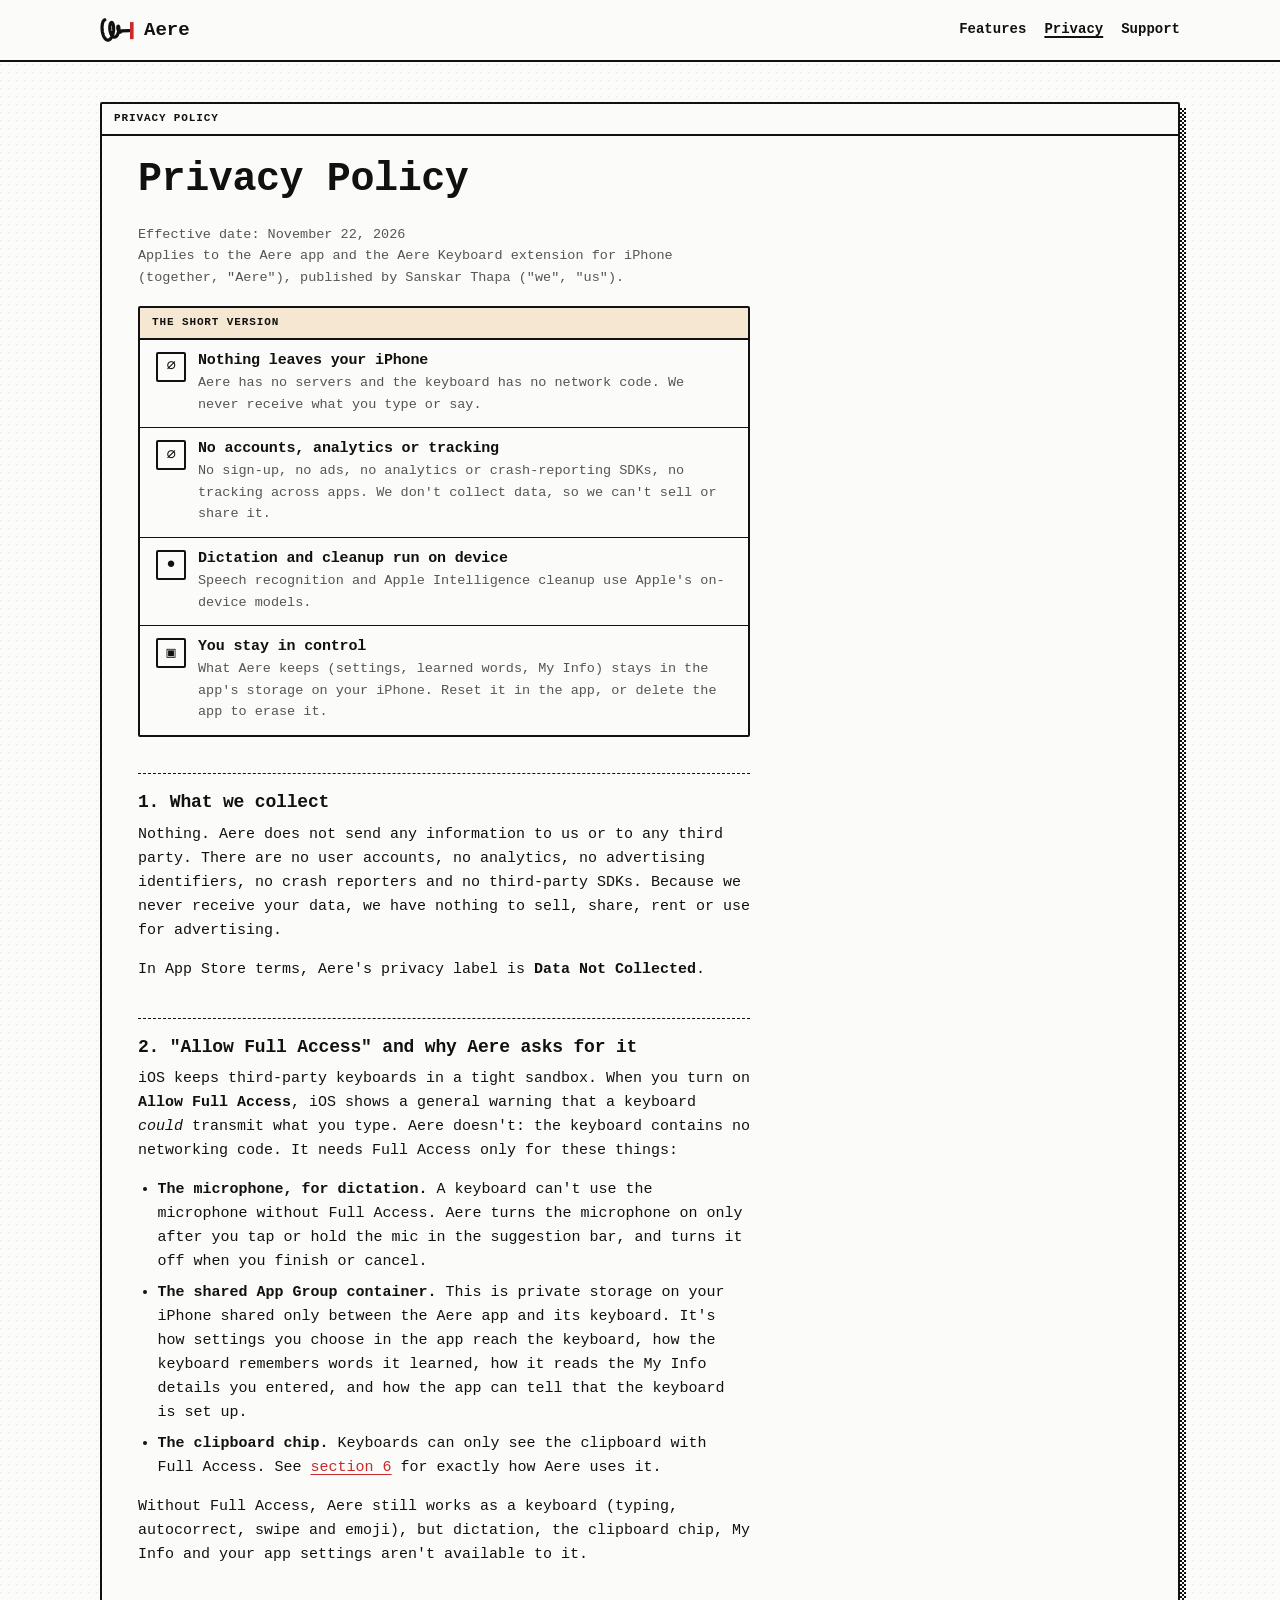
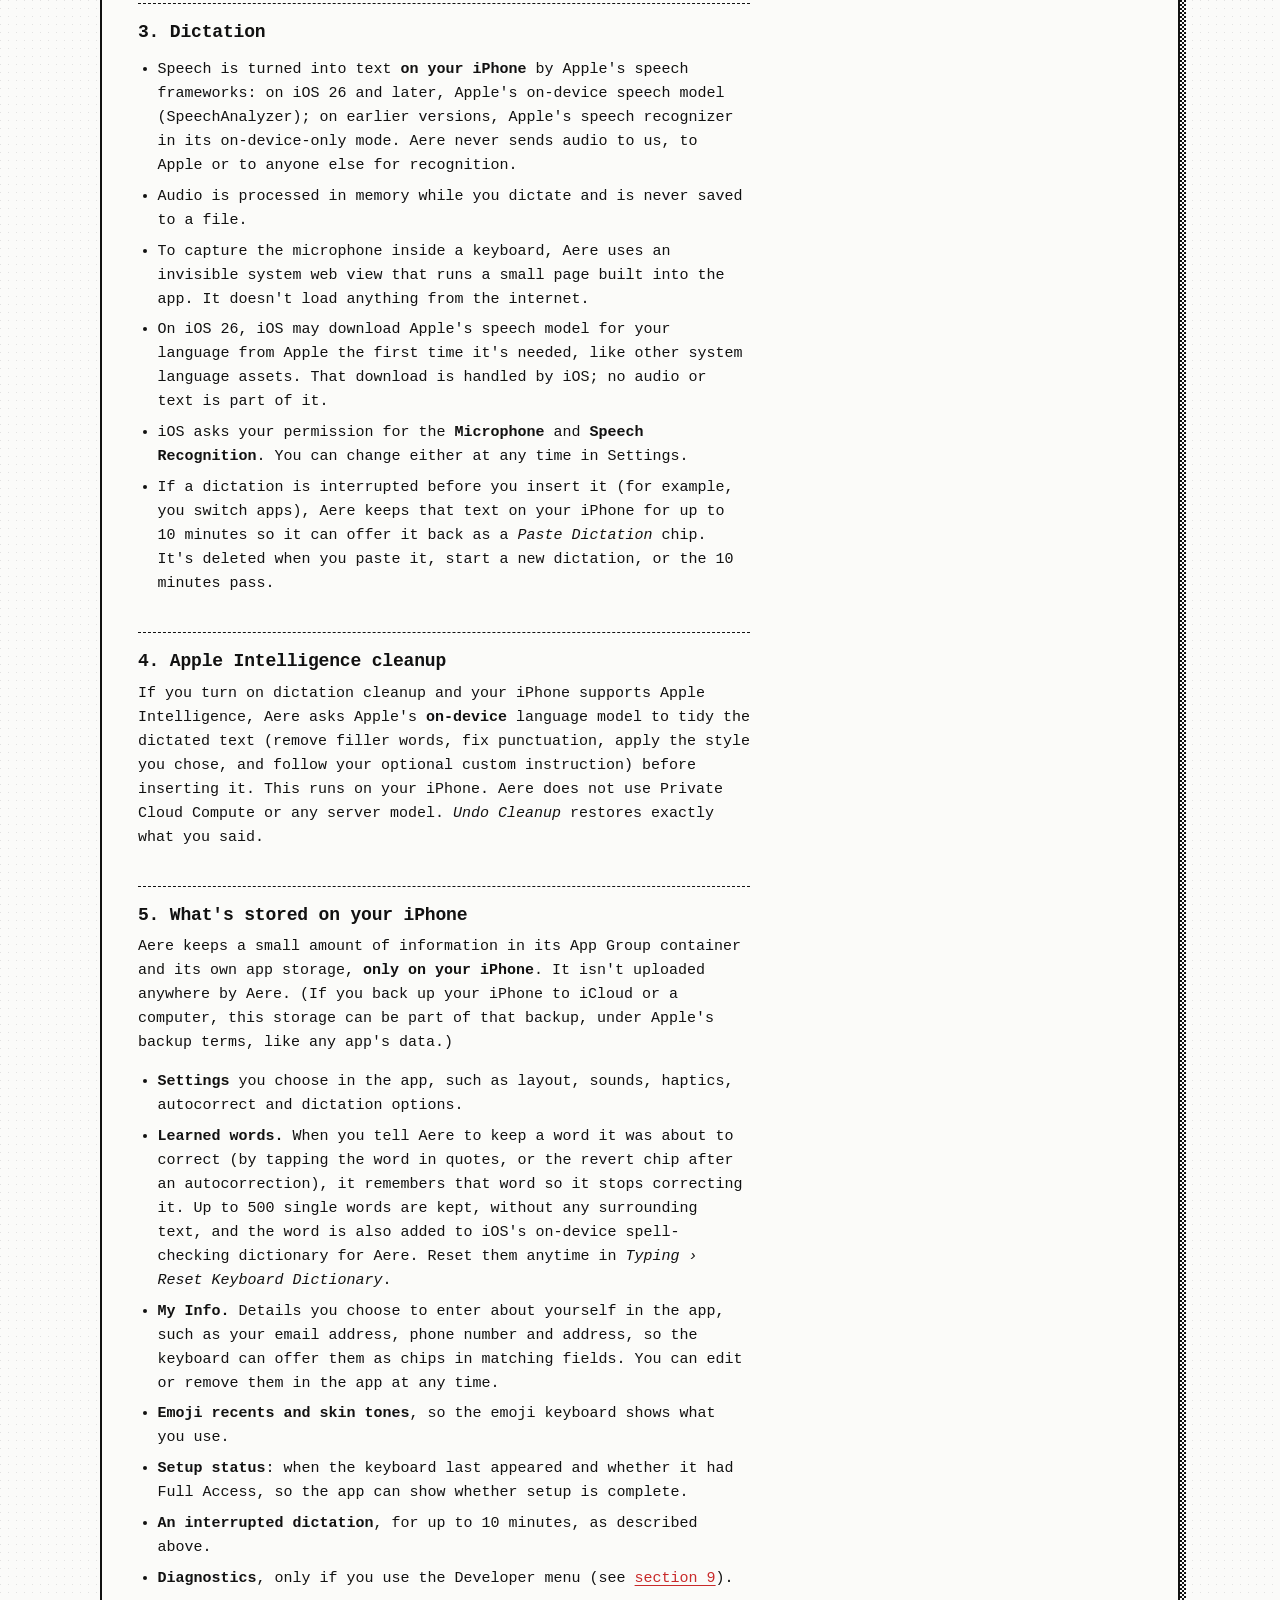
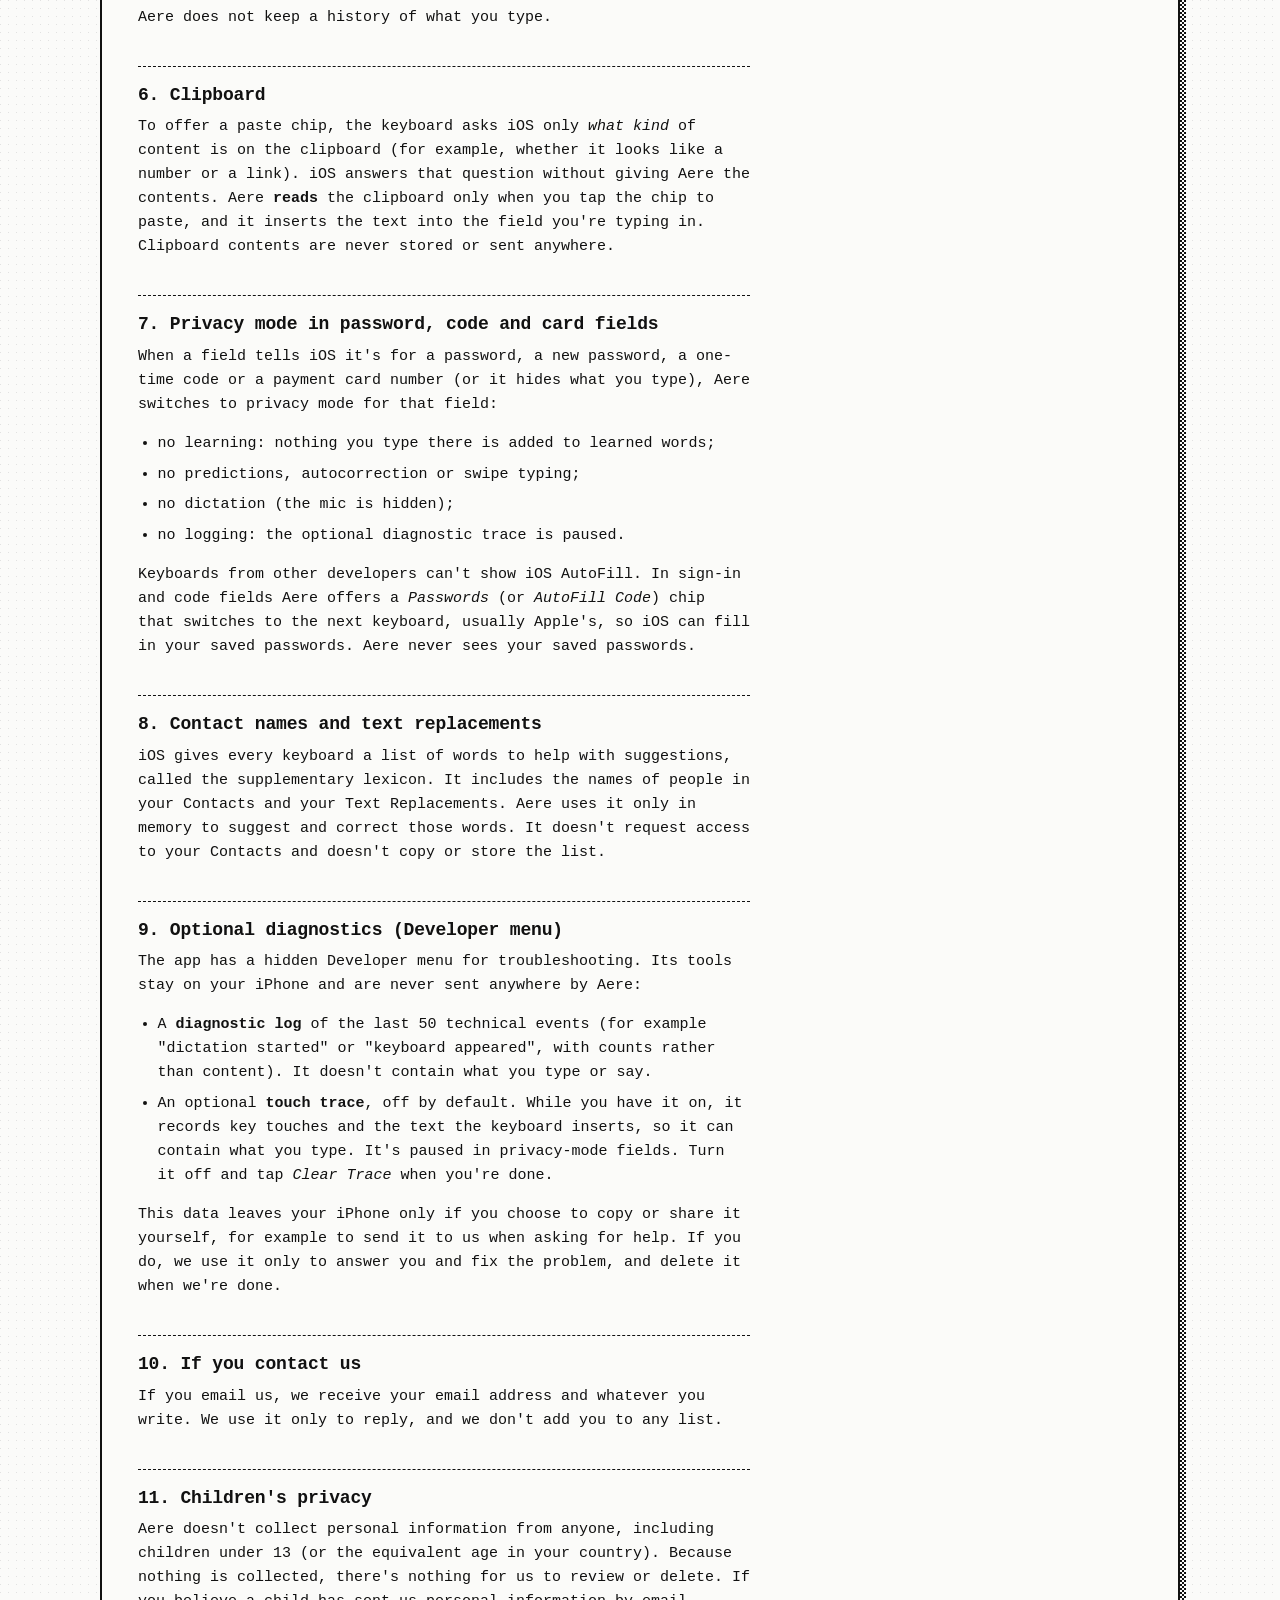
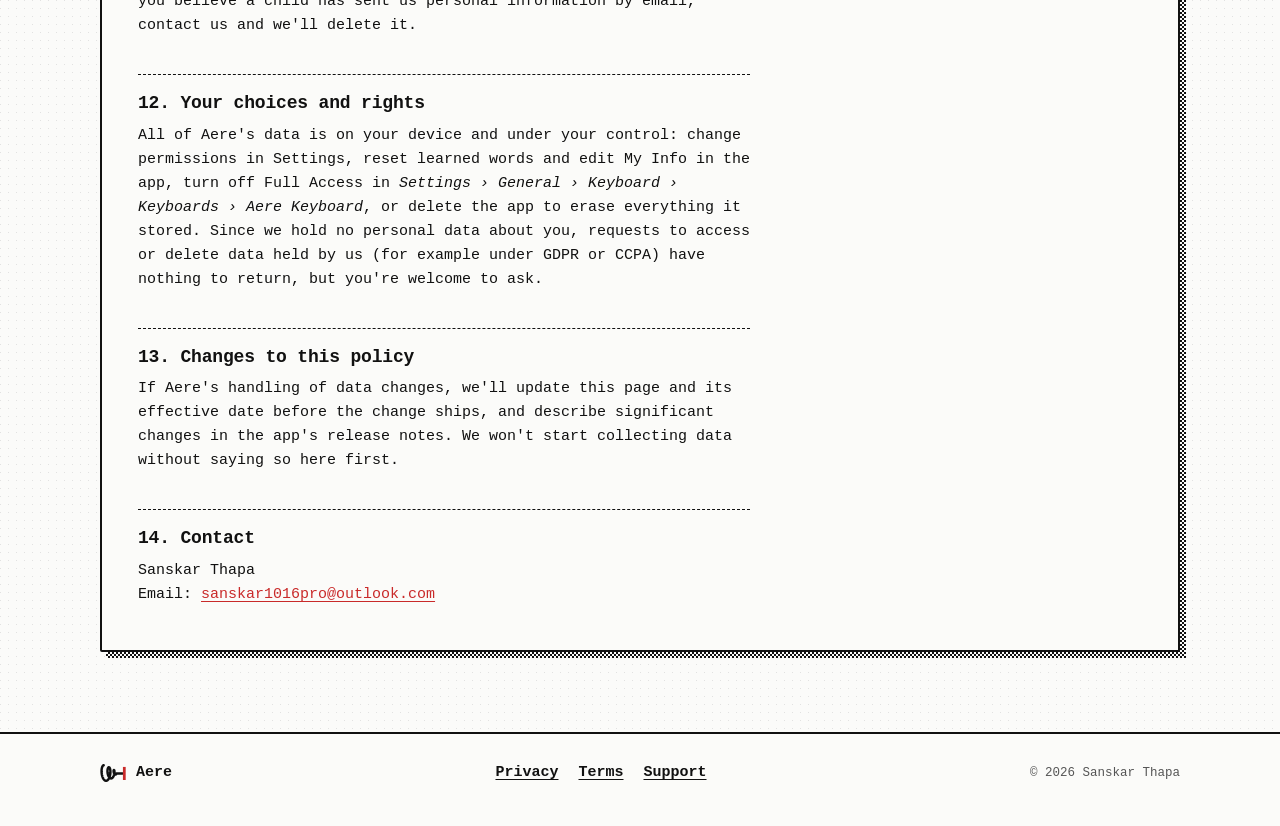
==== privacy.html @ fa25bbb8 "Publish Aere website" ====
<!doctype html>
<html lang="en">
<head>
  <meta charset="utf-8">
  <meta name="viewport" content="width=device-width, initial-scale=1">
  <title>Privacy Policy · Aere</title>
  <meta name="description" content="Aere's privacy policy. Aere works entirely on your iPhone: no servers, no accounts, no analytics.">
  <meta name="theme-color" content="#FBFBF9" media="(prefers-color-scheme: light)">
  <meta name="theme-color" content="#111111" media="(prefers-color-scheme: dark)">
  <link rel="icon" href="assets/favicon.svg" type="image/svg+xml">
  <link rel="icon" href="assets/favicon-32.png" sizes="32x32" type="image/png">
  <link rel="apple-touch-icon" href="assets/apple-touch-icon.png">
  <link rel="stylesheet" href="styles.css">
</head>
<body>
<a class="skip" href="#main">Skip to content</a>

<header class="site">
  <div class="wrap">
    <a class="brand" href="index.html"><img src="assets/mark.svg" alt="" width="34" height="34">Aere</a>
    <nav class="primary" aria-label="Primary">
      <ul>
        <li><a href="index.html#features">Features</a></li>
        <li><a href="privacy.html" aria-current="page">Privacy</a></li>
        <li><a href="support.html">Support</a></li>
      </ul>
    </nav>
  </div>
</header>

<main id="main" class="doc">
  <div class="wrap">
    <div class="card">
      <span class="label">Privacy policy</span>
      <div class="body">
        <article>
          <h1>Privacy Policy</h1>
          <p class="meta">Effective date: November 22, 2026<br>
          Applies to the Aere app and the Aere Keyboard extension for iPhone (together, "Aere"), published by Sanskar Thapa ("we", "us").</p>

          <div class="card summary">
            <span class="label band">The short version</span>
            <div class="row"><span class="tile" aria-hidden="true">&#x2300;</span><div><h3>Nothing leaves your iPhone</h3><p>Aere has no servers and the keyboard has no network code. We never receive what you type or say.</p></div></div>
            <div class="row"><span class="tile" aria-hidden="true">&#x2205;</span><div><h3>No accounts, analytics or tracking</h3><p>No sign-up, no ads, no analytics or crash-reporting SDKs, no tracking across apps. We don't collect data, so we can't sell or share it.</p></div></div>
            <div class="row"><span class="tile" aria-hidden="true">&#x25CF;</span><div><h3>Dictation and cleanup run on device</h3><p>Speech recognition and Apple Intelligence cleanup use Apple's on-device models.</p></div></div>
            <div class="row"><span class="tile" aria-hidden="true">&#x25A3;</span><div><h3>You stay in control</h3><p>What Aere keeps (settings, learned words, My Info) stays in the app's storage on your iPhone. Reset it in the app, or delete the app to erase it.</p></div></div>
          </div>

          <h2 id="collect">1. What we collect</h2>
          <p>Nothing. Aere does not send any information to us or to any third party. There are no user accounts, no analytics, no advertising identifiers, no crash reporters and no third-party SDKs. Because we never receive your data, we have nothing to sell, share, rent or use for advertising.</p>
          <p>In App Store terms, Aere's privacy label is <strong>Data Not Collected</strong>.</p>

          <h2 id="full-access">2. "Allow Full Access" and why Aere asks for it</h2>
          <p>iOS keeps third-party keyboards in a tight sandbox. When you turn on <strong>Allow Full Access</strong>, iOS shows a general warning that a keyboard <em>could</em> transmit what you type. Aere doesn't: the keyboard contains no networking code. It needs Full Access only for these things:</p>
          <ul>
            <li><strong>The microphone, for dictation.</strong> A keyboard can't use the microphone without Full Access. Aere turns the microphone on only after you tap or hold the mic in the suggestion bar, and turns it off when you finish or cancel.</li>
            <li><strong>The shared App Group container.</strong> This is private storage on your iPhone shared only between the Aere app and its keyboard. It's how settings you choose in the app reach the keyboard, how the keyboard remembers words it learned, how it reads the My Info details you entered, and how the app can tell that the keyboard is set up.</li>
            <li><strong>The clipboard chip.</strong> Keyboards can only see the clipboard with Full Access. See <a href="#clipboard">section 6</a> for exactly how Aere uses it.</li>
          </ul>
          <p>Without Full Access, Aere still works as a keyboard (typing, autocorrect, swipe and emoji), but dictation, the clipboard chip, My Info and your app settings aren't available to it.</p>

          <h2 id="dictation">3. Dictation</h2>
          <ul>
            <li>Speech is turned into text <strong>on your iPhone</strong> by Apple's speech frameworks: on iOS 26 and later, Apple's on-device speech model (SpeechAnalyzer); on earlier versions, Apple's speech recognizer in its on-device-only mode. Aere never sends audio to us, to Apple or to anyone else for recognition.</li>
            <li>Audio is processed in memory while you dictate and is never saved to a file.</li>
            <li>To capture the microphone inside a keyboard, Aere uses an invisible system web view that runs a small page built into the app. It doesn't load anything from the internet.</li>
            <li>On iOS 26, iOS may download Apple's speech model for your language from Apple the first time it's needed, like other system language assets. That download is handled by iOS; no audio or text is part of it.</li>
            <li>iOS asks your permission for the <strong>Microphone</strong> and <strong>Speech Recognition</strong>. You can change either at any time in Settings.</li>
            <li>If a dictation is interrupted before you insert it (for example, you switch apps), Aere keeps that text on your iPhone for up to 10 minutes so it can offer it back as a <em>Paste Dictation</em> chip. It's deleted when you paste it, start a new dictation, or the 10 minutes pass.</li>
          </ul>

          <h2 id="cleanup">4. Apple Intelligence cleanup</h2>
          <p>If you turn on dictation cleanup and your iPhone supports Apple Intelligence, Aere asks Apple's <strong>on-device</strong> language model to tidy the dictated text (remove filler words, fix punctuation, apply the style you chose, and follow your optional custom instruction) before inserting it. This runs on your iPhone. Aere does not use Private Cloud Compute or any server model. <em>Undo Cleanup</em> restores exactly what you said.</p>

          <h2 id="stored">5. What's stored on your iPhone</h2>
          <p>Aere keeps a small amount of information in its App Group container and its own app storage, <strong>only on your iPhone</strong>. It isn't uploaded anywhere by Aere. (If you back up your iPhone to iCloud or a computer, this storage can be part of that backup, under Apple's backup terms, like any app's data.)</p>
          <ul>
            <li><strong>Settings</strong> you choose in the app, such as layout, sounds, haptics, autocorrect and dictation options.</li>
            <li><strong>Learned words.</strong> When you tell Aere to keep a word it was about to correct (by tapping the word in quotes, or the revert chip after an autocorrection), it remembers that word so it stops correcting it. Up to 500 single words are kept, without any surrounding text, and the word is also added to iOS's on-device spell-checking dictionary for Aere. Reset them anytime in <em>Typing &rsaquo; Reset Keyboard Dictionary</em>.</li>
            <li><strong>My Info.</strong> Details you choose to enter about yourself in the app, such as your email address, phone number and address, so the keyboard can offer them as chips in matching fields. You can edit or remove them in the app at any time.</li>
            <li><strong>Emoji recents and skin tones</strong>, so the emoji keyboard shows what you use.</li>
            <li><strong>Setup status</strong>: when the keyboard last appeared and whether it had Full Access, so the app can show whether setup is complete.</li>
            <li><strong>An interrupted dictation</strong>, for up to 10 minutes, as described above.</li>
            <li><strong>Diagnostics</strong>, only if you use the Developer menu (see <a href="#diagnostics">section 9</a>).</li>
          </ul>
          <p>Aere does not keep a history of what you type.</p>

          <h2 id="clipboard">6. Clipboard</h2>
          <p>To offer a paste chip, the keyboard asks iOS only <em>what kind</em> of content is on the clipboard (for example, whether it looks like a number or a link). iOS answers that question without giving Aere the contents. Aere <strong>reads</strong> the clipboard only when you tap the chip to paste, and it inserts the text into the field you're typing in. Clipboard contents are never stored or sent anywhere.</p>

          <h2 id="privacy-mode">7. Privacy mode in password, code and card fields</h2>
          <p>When a field tells iOS it's for a password, a new password, a one-time code or a payment card number (or it hides what you type), Aere switches to privacy mode for that field:</p>
          <ul>
            <li>no learning: nothing you type there is added to learned words;</li>
            <li>no predictions, autocorrection or swipe typing;</li>
            <li>no dictation (the mic is hidden);</li>
            <li>no logging: the optional diagnostic trace is paused.</li>
          </ul>
          <p>Keyboards from other developers can't show iOS AutoFill. In sign-in and code fields Aere offers a <em>Passwords</em> (or <em>AutoFill Code</em>) chip that switches to the next keyboard, usually Apple's, so iOS can fill in your saved passwords. Aere never sees your saved passwords.</p>

          <h2 id="contacts">8. Contact names and text replacements</h2>
          <p>iOS gives every keyboard a list of words to help with suggestions, called the supplementary lexicon. It includes the names of people in your Contacts and your Text Replacements. Aere uses it only in memory to suggest and correct those words. It doesn't request access to your Contacts and doesn't copy or store the list.</p>

          <h2 id="diagnostics">9. Optional diagnostics (Developer menu)</h2>
          <p>The app has a hidden Developer menu for troubleshooting. Its tools stay on your iPhone and are never sent anywhere by Aere:</p>
          <ul>
            <li>A <strong>diagnostic log</strong> of the last 50 technical events (for example "dictation started" or "keyboard appeared", with counts rather than content). It doesn't contain what you type or say.</li>
            <li>An optional <strong>touch trace</strong>, off by default. While you have it on, it records key touches and the text the keyboard inserts, so it can contain what you type. It's paused in privacy-mode fields. Turn it off and tap <em>Clear Trace</em> when you're done.</li>
          </ul>
          <p>This data leaves your iPhone only if you choose to copy or share it yourself, for example to send it to us when asking for help. If you do, we use it only to answer you and fix the problem, and delete it when we're done.</p>

          <h2 id="contact-us">10. If you contact us</h2>
          <p>If you email us, we receive your email address and whatever you write. We use it only to reply, and we don't add you to any list.</p>

          <h2 id="children">11. Children's privacy</h2>
          <p>Aere doesn't collect personal information from anyone, including children under 13 (or the equivalent age in your country). Because nothing is collected, there's nothing for us to review or delete. If you believe a child has sent us personal information by email, contact us and we'll delete it.</p>

          <h2 id="rights">12. Your choices and rights</h2>
          <p>All of Aere's data is on your device and under your control: change permissions in Settings, reset learned words and edit My Info in the app, turn off Full Access in <em>Settings &rsaquo; General &rsaquo; Keyboard &rsaquo; Keyboards &rsaquo; Aere Keyboard</em>, or delete the app to erase everything it stored. Since we hold no personal data about you, requests to access or delete data held by us (for example under GDPR or CCPA) have nothing to return, but you're welcome to ask.</p>

          <h2 id="changes">13. Changes to this policy</h2>
          <p>If Aere's handling of data changes, we'll update this page and its effective date before the change ships, and describe significant changes in the app's release notes. We won't start collecting data without saying so here first.</p>

          <h2 id="contact">14. Contact</h2>
          <p>Sanskar Thapa<br>
          Email: <a href="mailto:sanskar1016pro@outlook.com">sanskar1016pro@outlook.com</a></p>
        </article>
      </div>
    </div>
  </div>
</main>

<footer class="site">
  <div class="wrap">
    <a class="brand" href="index.html"><img src="assets/mark.svg" alt="" width="26" height="26">Aere</a>
    <nav aria-label="Footer">
      <ul>
        <li><a href="privacy.html" aria-current="page">Privacy</a></li>
        <li><a href="terms.html">Terms</a></li>
        <li><a href="support.html">Support</a></li>
      </ul>
    </nav>
    <small>&copy; 2026 Sanskar Thapa</small>
  </div>
</footer>
</body>
</html>
---- styles.css ----
/* Aere website: the app's "Dither" style in plain CSS.
   Tokens mirror KeyboardDictation/DesignSystem.swift (Theme). No web fonts, no build step. */

:root {
  --paper: #FBFBF9;
  --ink: #111111;
  --ink-2: #555555;          /* secondary text, >= 4.5:1 on paper */
  --accent: #C92A2A;         /* links, highlights, >= 4.5:1 on paper */
  --warn: #A35400;
  --band: #F6E7D3;           /* the app's STATUS header band */
  --dot: rgb(17 17 17 / 0.10);
  --line: 2px;               /* the app's 1.5pt line at web scale */
  --thick: 3px;
  --shadow: 6px;
  --radius: 2px;
  --measure: 68ch;
  --mono: ui-monospace, "SF Mono", SFMono-Regular, Menlo, Monaco, Consolas, "Liberation Mono", "DejaVu Sans Mono", monospace;

  /* Dither vocabulary (DitherKind): 2x2 checkerboard (dense), sparse 4x4 (light), diagonal hatch. */
  --checker: repeating-conic-gradient(var(--ink) 0 25%, transparent 0 50%) 0 0 / 4px 4px;
  --light: radial-gradient(circle at 1px 1px, var(--ink) 0.9px, transparent 1px) 0 0 / 4px 4px;
  --hatch: repeating-linear-gradient(-45deg, rgb(17 17 17 / 0.35) 0 1px, transparent 1px 6px);
  --grid: conic-gradient(at 1px 1px, transparent 75%, var(--dot) 0) 0 0 / 8px 8px;
  color-scheme: light dark;
}

@media (prefers-color-scheme: dark) {
  :root {
    --paper: #111111;
    --ink: #F2F2EE;
    --ink-2: #A9A9A3;
    --accent: #FF6B6B;
    --warn: #FFA94D;
    --band: #3A2A14;
    --dot: rgb(242 242 238 / 0.10);
    --hatch: repeating-linear-gradient(-45deg, rgb(242 242 238 / 0.30) 0 1px, transparent 1px 6px);
  }
}

*, *::before, *::after { box-sizing: border-box; }

html { -webkit-text-size-adjust: 100%; text-size-adjust: 100%; }

body {
  margin: 0;
  font-family: var(--mono);
  font-size: 15px;
  line-height: 1.6;
  color: var(--ink);
  background: var(--grid), var(--paper);
  background-color: var(--paper);
  -webkit-font-smoothing: antialiased;
}

@media (prefers-reduced-transparency: reduce) {
  body { background: var(--paper); }
}

/* Every top-level block is its own stacking context so the hard shadows (z-index: -1)
   sit above the page but under the card they belong to. */
header.site, main, section, footer.site { isolation: isolate; }

a { color: var(--accent); text-underline-offset: 3px; text-decoration-thickness: 1px; }
a:hover { text-decoration-thickness: 2px; }
a:focus-visible, button:focus-visible, summary:focus-visible {
  outline: var(--thick) solid var(--accent);
  outline-offset: 3px;
}

h1, h2, h3 { line-height: 1.2; margin: 0 0 0.5em; letter-spacing: -0.01em; }
h1 { font-size: clamp(30px, 7vw, 52px); font-weight: 800; }
h2 { font-size: clamp(22px, 4.5vw, 30px); font-weight: 800; }
h3 { font-size: 17px; font-weight: 700; }
p { margin: 0 0 1em; }
code, kbd { font-family: inherit; font-size: 0.95em; }
kbd {
  display: inline-block;
  padding: 0 0.4em;
  border: var(--line) solid var(--ink);
  border-radius: var(--radius);
  box-shadow: 2px 2px 0 var(--ink);
  line-height: 1.35;
}

.skip {
  position: absolute; left: -999px; top: 8px;
  background: var(--ink); color: var(--paper); padding: 8px 12px; z-index: 10;
}
.skip:focus { left: 8px; }

.wrap { width: min(100% - 32px, 1080px); margin-inline: auto; }

/* ---------- Header ---------- */

header.site {
  background: var(--paper);
  border-bottom: var(--line) solid var(--ink);
  position: sticky; top: 0; z-index: 5;
}
header.site .wrap {
  display: flex; align-items: center; justify-content: space-between; gap: 12px;
  min-height: 60px; flex-wrap: wrap; padding-block: 8px;
}
.brand {
  display: inline-flex; align-items: center; gap: 10px;
  color: var(--ink); text-decoration: none; font-weight: 800; font-size: 19px;
}
.brand img { width: 34px; height: 34px; display: block; }
nav.primary ul { list-style: none; display: flex; flex-wrap: wrap; gap: 4px 18px; margin: 0; padding: 0; }
nav.primary a { color: var(--ink); text-decoration: none; font-weight: 600; font-size: 14px; }
nav.primary a:hover, nav.primary a[aria-current="page"] { text-decoration: underline; text-decoration-thickness: 2px; }

/* ---------- Cards (StyledSection) ---------- */

.card {
  position: relative;
  background: var(--paper);
  border: var(--line) solid var(--ink);
  border-radius: var(--radius);
}
.card::before {
  content: "";
  position: absolute;
  inset: calc(-1 * var(--line));
  transform: translate(var(--shadow), var(--shadow));
  background: var(--checker);
  z-index: -1;
  pointer-events: none;
}
.card > .label {
  display: block;
  margin: 0;
  padding: 6px 12px;
  font-size: 11px;
  font-weight: 800;
  letter-spacing: 0.08em;
  text-transform: uppercase;
  border-bottom: var(--line) solid var(--ink);
  background: var(--paper);
}
.card > .label.band { background: var(--band); }
.card > .body { padding: 14px 16px; }
.card > .body > :last-child { margin-bottom: 0; }

.row { padding: 12px 16px; border-top: 1px solid var(--ink); display: flex; gap: 12px; align-items: flex-start; }
.card > .label + .row { border-top: 0; }
.row h3 { margin: 0 0 2px; font-size: 15px; }
.row p { margin: 0; color: var(--ink-2); font-size: 13.5px; }

/* Icon tile like IconTile: square, outlined, glyph inside. */
.tile {
  flex: none; width: 30px; height: 30px;
  display: grid; place-items: center;
  border: var(--line) solid var(--ink); border-radius: var(--radius);
  font-size: 15px; line-height: 1; background: var(--paper);
}
.tile.on { background: var(--ink); color: var(--paper); }

/* ---------- Buttons ---------- */

.button {
  position: relative;
  display: inline-flex; align-items: center; gap: 8px;
  padding: 10px 16px;
  font: inherit; font-weight: 700;
  color: var(--paper); background: var(--ink);
  border: var(--line) solid var(--ink); border-radius: var(--radius);
  text-decoration: none;
  box-shadow: 4px 4px 0 var(--ink);
}
.button.ghost { color: var(--ink); background: var(--paper); }
.button:hover { transform: translate(-1px, -1px); box-shadow: 5px 5px 0 var(--ink); }
.button:active { transform: translate(2px, 2px); box-shadow: 2px 2px 0 var(--ink); }

/* ---------- Hero ---------- */

.hero { padding-block: 48px 40px; }
.hero .wrap { display: grid; gap: 32px; align-items: center; }
.hero-mark { width: min(220px, 52vw); height: auto; display: block; }
.hero .eyebrow {
  display: inline-block; font-size: 12px; font-weight: 800; letter-spacing: 0.08em; text-transform: uppercase;
  padding: 3px 8px; border: var(--line) solid var(--ink); margin-bottom: 14px;
}
.hero h1 .accent { color: var(--accent); }
.pitch { font-size: clamp(16px, 2.6vw, 19px); max-width: 40ch; }
.hero .actions { display: flex; flex-wrap: wrap; gap: 14px; margin-top: 22px; align-items: center; }
.cursor {
  display: inline-block; width: 0.5ch; height: 0.95em; background: var(--accent);
  vertical-align: -0.1em; margin-left: 4px; animation: blink 1.2s steps(1) infinite;
}
@keyframes blink { 50% { opacity: 0; } }
@media (prefers-reduced-motion: reduce) { .cursor { animation: none; } }

@media (min-width: 760px) {
  .hero { padding-block: 72px 56px; }
  .hero .wrap { grid-template-columns: auto 1fr; gap: 56px; }
  .hero-mark { width: 260px; }
}

/* ---------- Sections ---------- */

section { padding-block: 36px; }
section > .wrap > .intro { max-width: var(--measure); margin-bottom: 26px; }
section > .wrap > .intro p { color: var(--ink-2); }
.kicker {
  display: block; font-size: 12px; font-weight: 800; letter-spacing: 0.08em;
  text-transform: uppercase; color: var(--accent); margin-bottom: 6px;
}
.rule {
  height: 10px; border: 0; margin: 0;
  background: var(--hatch);
  border-block: var(--line) solid var(--ink);
}

.grid { display: grid; gap: 26px 22px; grid-template-columns: 1fr; }
@media (min-width: 640px) { .grid.two { grid-template-columns: 1fr 1fr; } }
@media (min-width: 960px) { .grid.three { grid-template-columns: repeat(3, 1fr); } .grid.two.wide { grid-template-columns: 1fr 1fr; } }
@media (min-width: 640px) and (max-width: 959px) { .grid.three { grid-template-columns: 1fr 1fr; } }

.feature .body p { color: var(--ink-2); font-size: 14px; }
.feature .body ul { margin: 0; padding-left: 1.2em; font-size: 14px; color: var(--ink-2); }
.feature .body li { margin-bottom: 4px; }
.feature .art { border-bottom: var(--line) solid var(--ink); padding: 16px; display: grid; place-items: center; min-height: 150px; background: var(--paper); }
.feature .art svg { width: 100%; max-width: 300px; height: auto; display: block; }

/* Device illustration colors (inline SVGs use currentColor + these classes). */
.ink-fill { fill: var(--ink); }
.paper-fill { fill: var(--paper); }
.accent-fill { fill: var(--accent); }
.ink-stroke { stroke: var(--ink); fill: none; }

/* Privacy block: inverted, like a "dense" on-state. */
.private {
  background: var(--ink); color: var(--paper);
  border-block: var(--thick) solid var(--ink);
}
.private a { color: var(--paper); }
.private .kicker { color: var(--paper); opacity: 0.85; }
.private .intro p { color: var(--paper) !important; opacity: 0.85; }
.private .card { background: var(--ink); border-color: var(--paper); color: var(--paper); }
.private .card::before { background: repeating-conic-gradient(var(--paper) 0 25%, transparent 0 50%) 0 0 / 4px 4px; }
.private .card > .label { background: var(--ink); border-color: var(--paper); }
.private .row { border-color: var(--paper); }
.private .row p { color: var(--paper); opacity: 0.8; }
.private .tile { border-color: var(--paper); background: var(--ink); }

/* App Store placeholder. */
.store {
  display: flex; flex-wrap: wrap; align-items: center; gap: 18px;
  padding: 18px; border: var(--line) dashed var(--ink); border-radius: var(--radius);
  background: var(--hatch), var(--paper);
}
.store .badge {
  display: inline-flex; align-items: center; gap: 10px;
  padding: 10px 16px; min-width: 200px;
  border: var(--line) solid var(--ink); border-radius: 8px;
  background: var(--paper); color: var(--ink-2); font-weight: 700;
}
.store .badge span { display: block; font-size: 11px; font-weight: 600; letter-spacing: 0.04em; }
.store p { margin: 0; flex: 1 1 220px; }

/* ---------- Long-form pages (privacy, terms, support) ---------- */

.doc { padding-block: 40px 56px; }
.doc .card > .body { padding: 20px clamp(16px, 4vw, 36px) 28px; }
.doc article { max-width: var(--measure); }
.doc h1 { font-size: clamp(28px, 6vw, 40px); }
.doc h2 {
  font-size: 18px; margin-top: 2em; padding-top: 1em;
  border-top: 1px dashed var(--ink);
}
.doc h3 { margin-top: 1.4em; font-size: 15.5px; }
.doc ul, .doc ol { padding-left: 1.3em; }
.doc li { margin-bottom: 0.45em; }
.meta { color: var(--ink-2); font-size: 13.5px; }
.placeholder { background: var(--band); padding: 0 0.25em; border-radius: var(--radius); }
.summary { margin: 18px 0 8px; }
.summary .row p { font-size: 13.5px; }
.doc .row h3 { margin-top: 0; font-size: 15px; }
.toc { font-size: 14px; }
.toc ol { margin: 0; }
.caps { text-transform: uppercase; font-size: 13.5px; }

/* FAQ */
details {
  border: var(--line) solid var(--ink); border-radius: var(--radius);
  background: var(--paper); margin-bottom: 14px;
}
details + details { margin-top: 0; }
summary {
  cursor: pointer; list-style: none; padding: 12px 16px; font-weight: 700;
  display: flex; justify-content: space-between; gap: 12px;
}
summary::-webkit-details-marker { display: none; }
summary::after { content: "+"; font-weight: 800; }
details[open] summary { border-bottom: 1px solid var(--ink); background: var(--band); }
details[open] summary::after { content: "\2212"; }
details > div { padding: 12px 16px 4px; }
details > div ol, details > div ul { padding-left: 1.3em; }

/* ---------- Footer ---------- */

footer.site { border-top: var(--line) solid var(--ink); padding-block: 26px 40px; margin-top: 24px; background: var(--paper); }
footer.site .wrap { display: flex; flex-wrap: wrap; gap: 14px 28px; align-items: center; justify-content: space-between; }
footer.site ul { list-style: none; display: flex; flex-wrap: wrap; gap: 6px 20px; margin: 0; padding: 0; }
footer.site a { color: var(--ink); font-weight: 600; }
footer.site small { color: var(--ink-2); font-size: 12.5px; }
footer.site .brand { font-size: 15px; }
footer.site .brand img { width: 26px; height: 26px; }
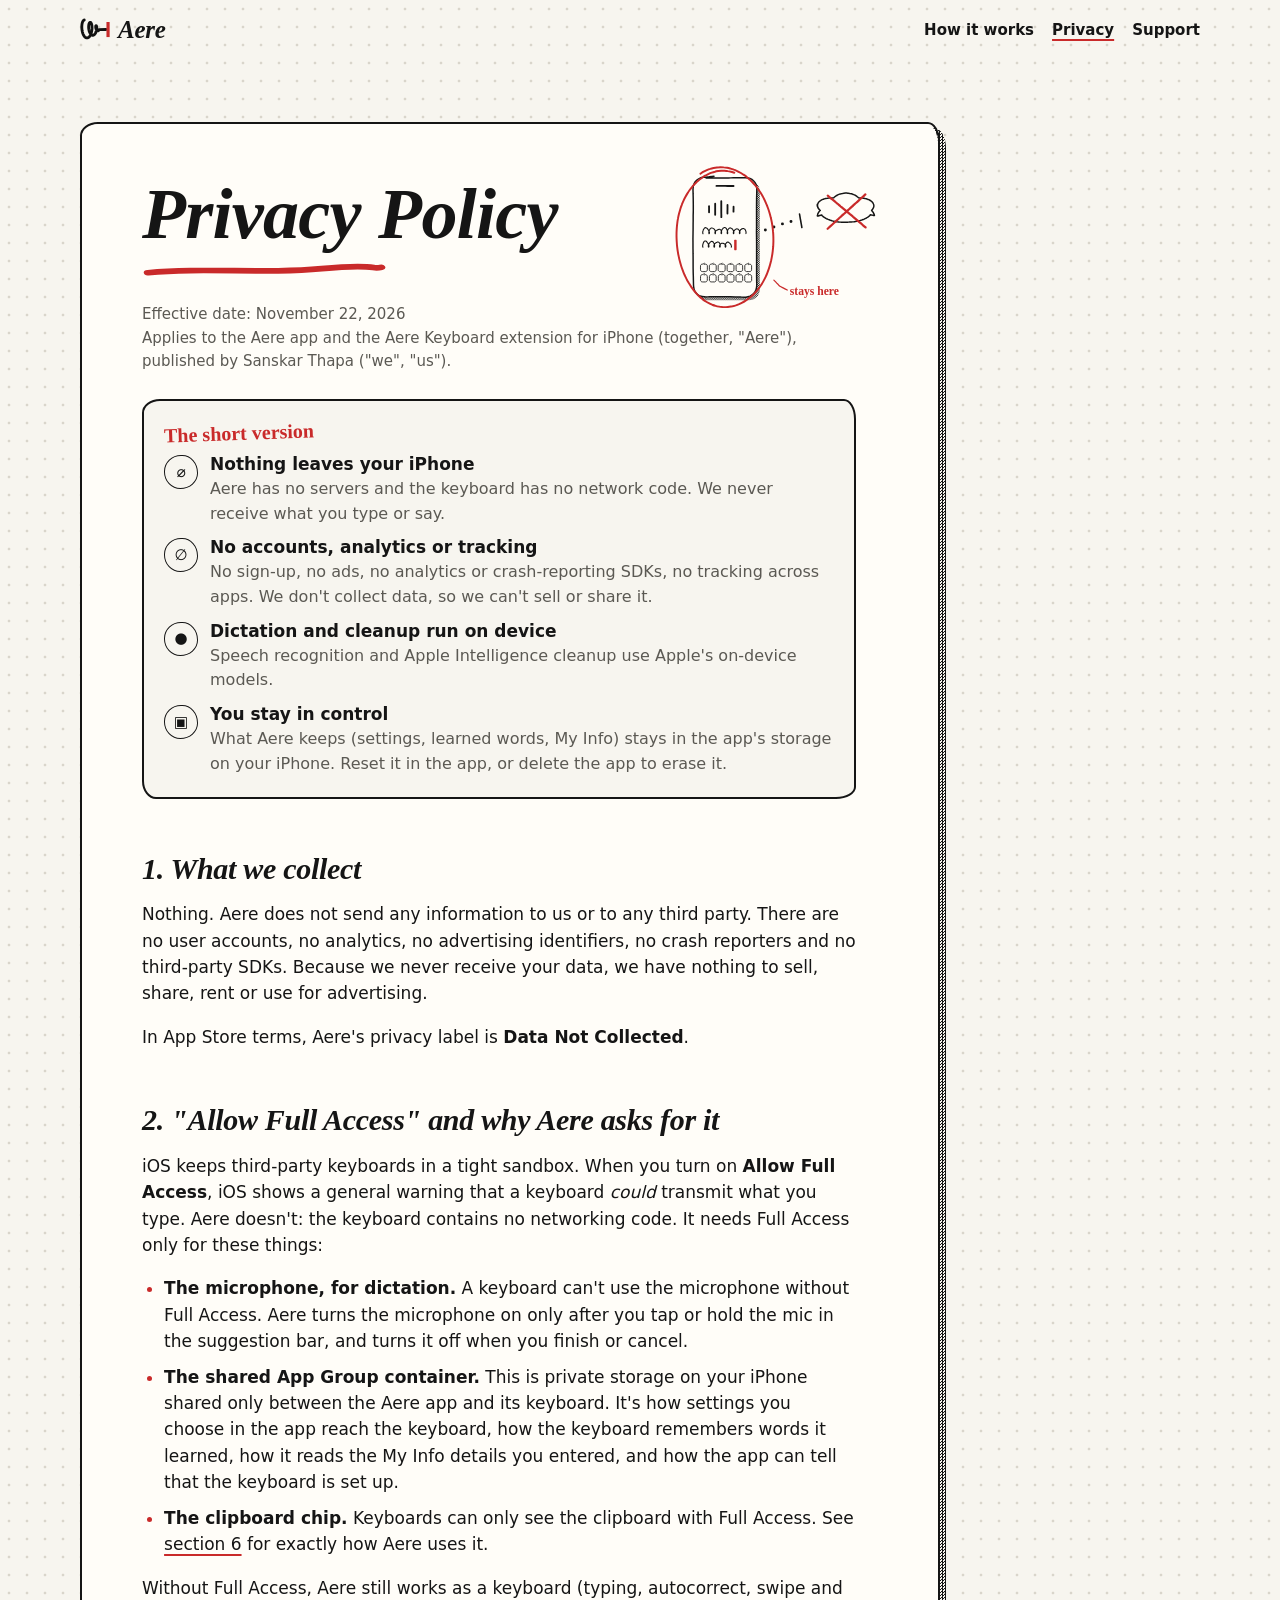
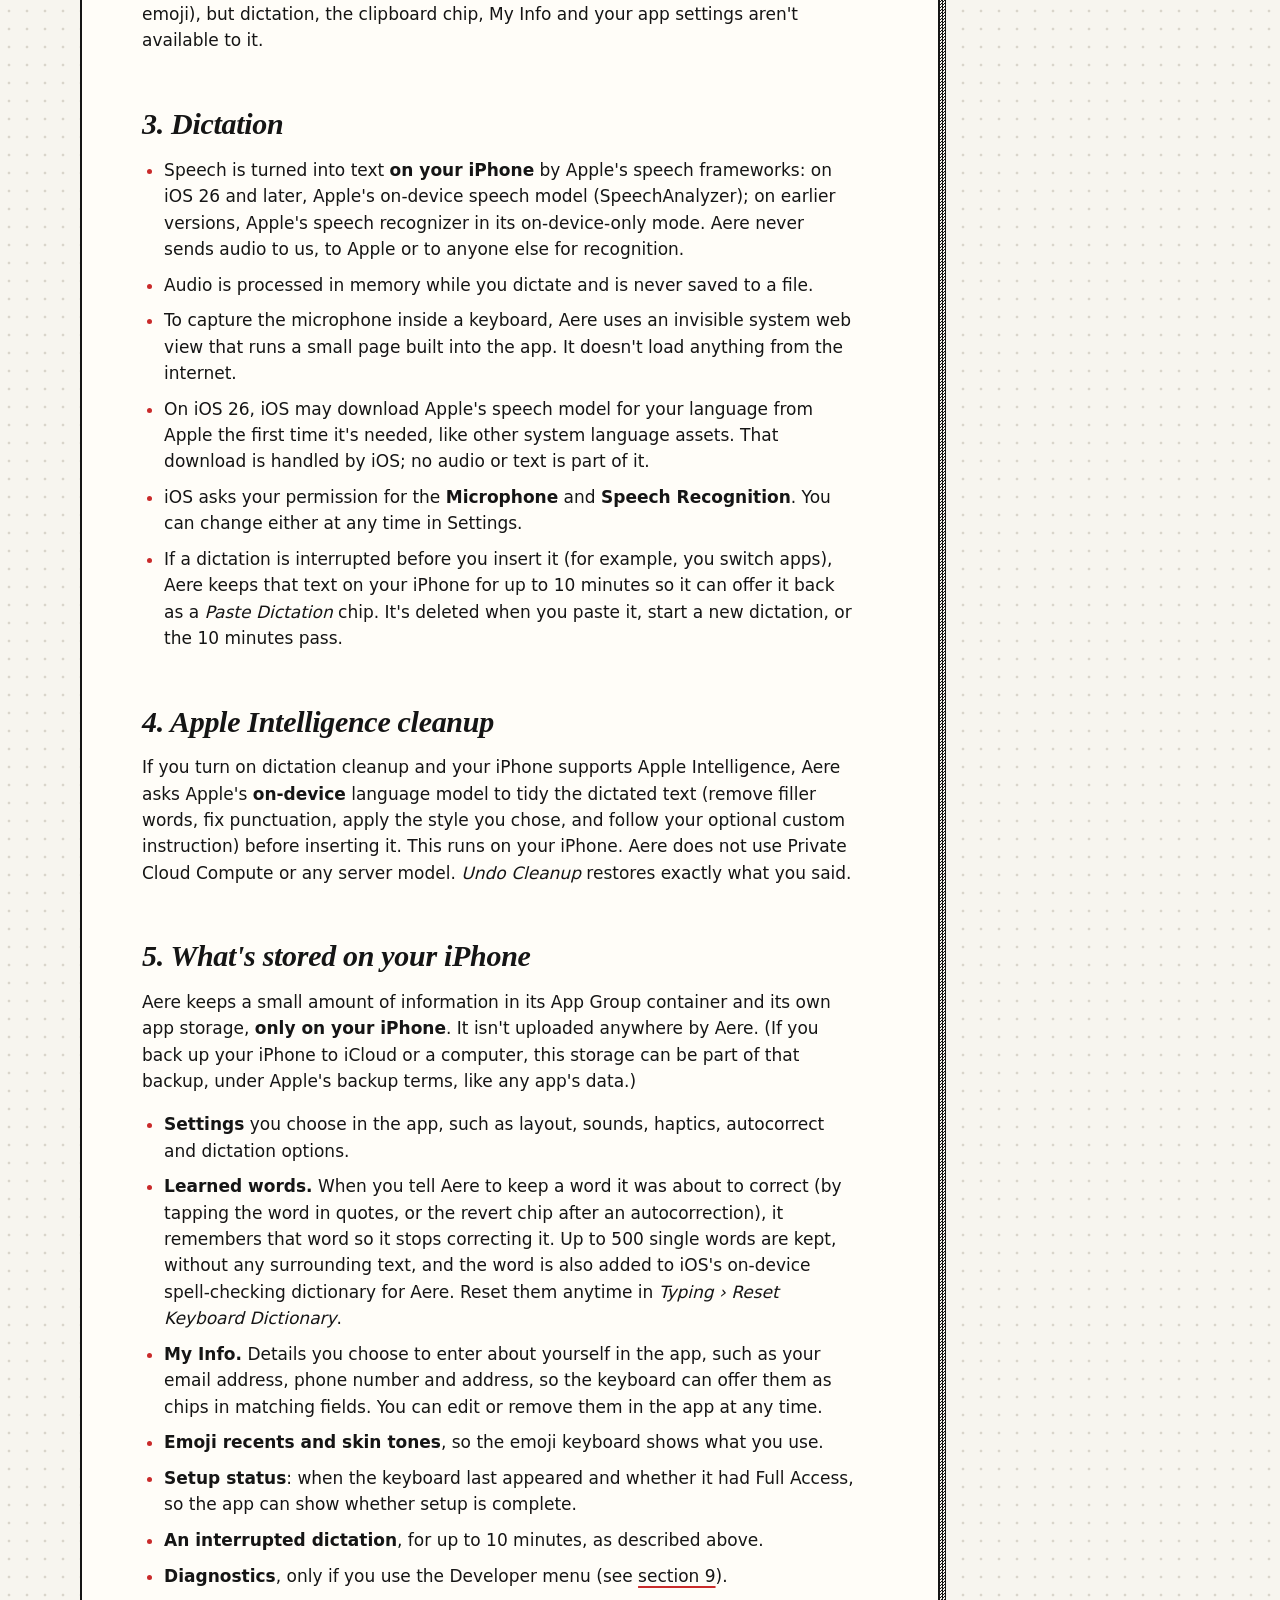
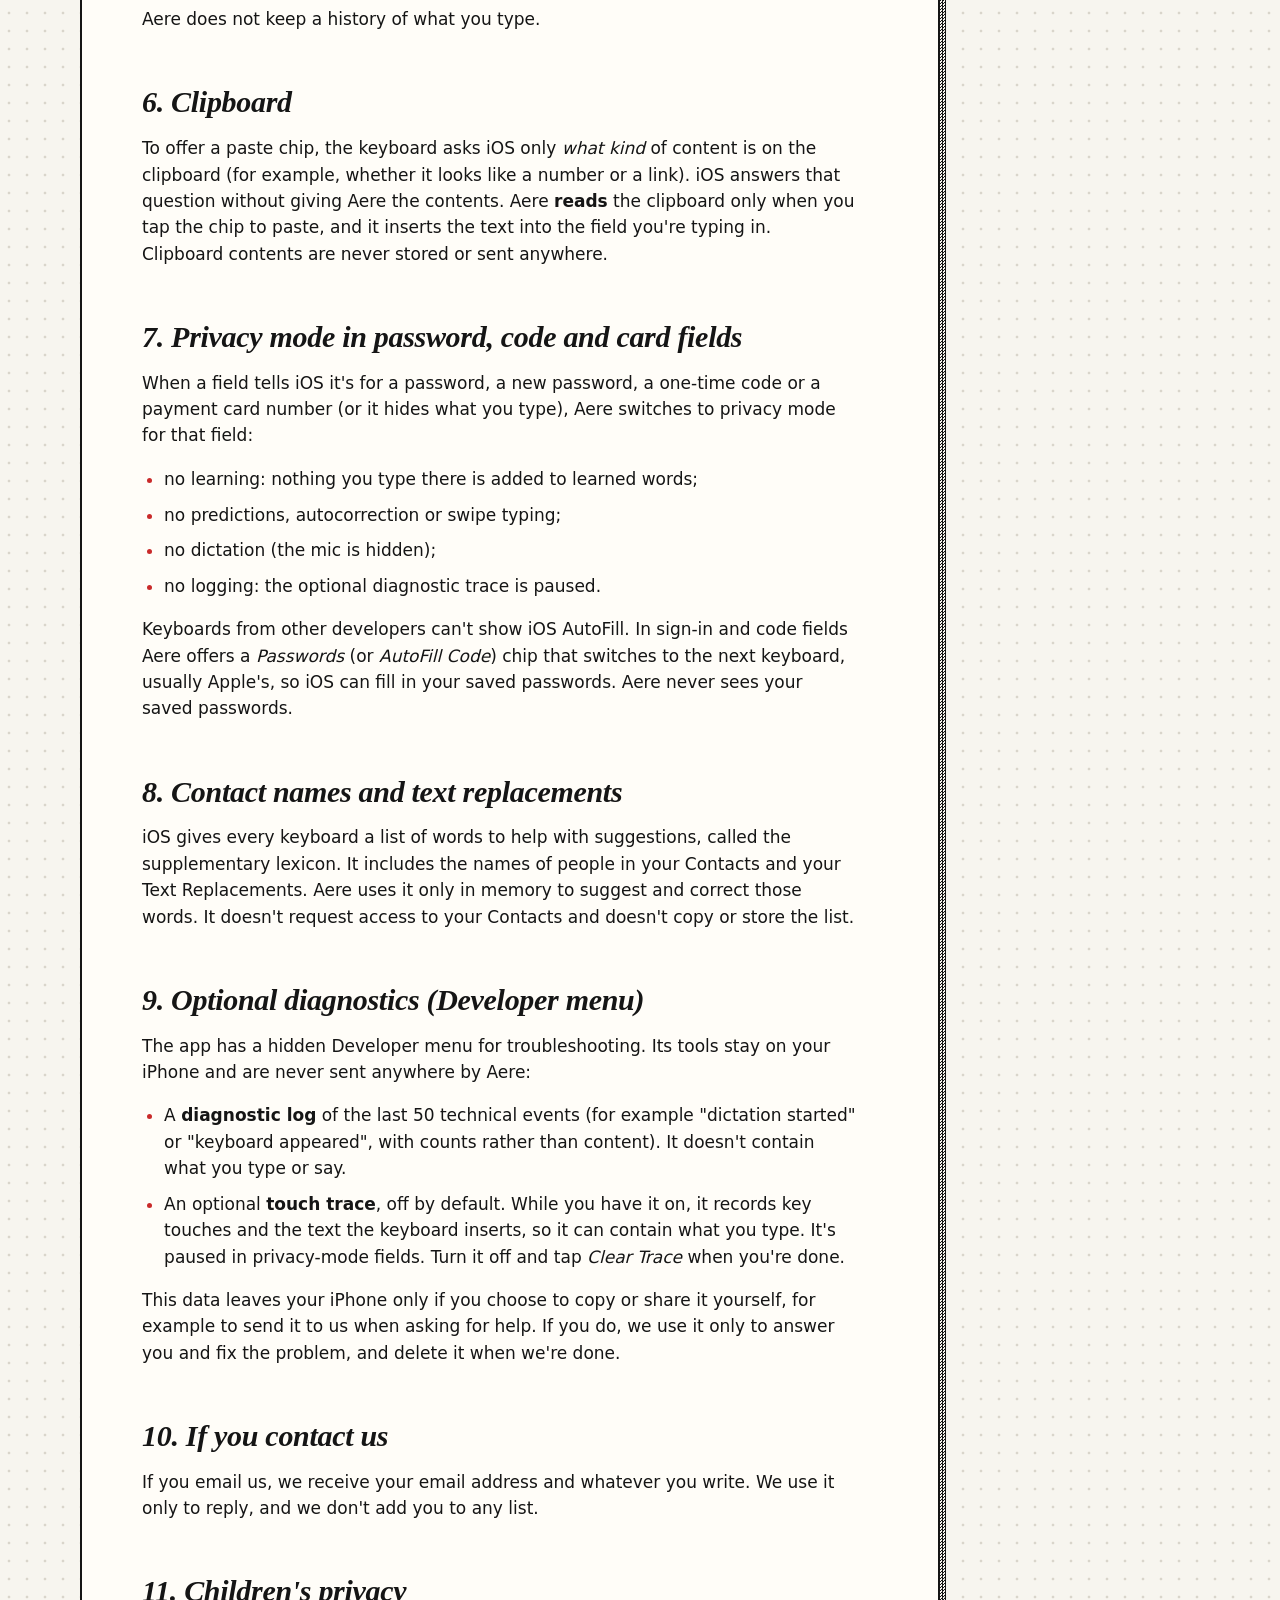
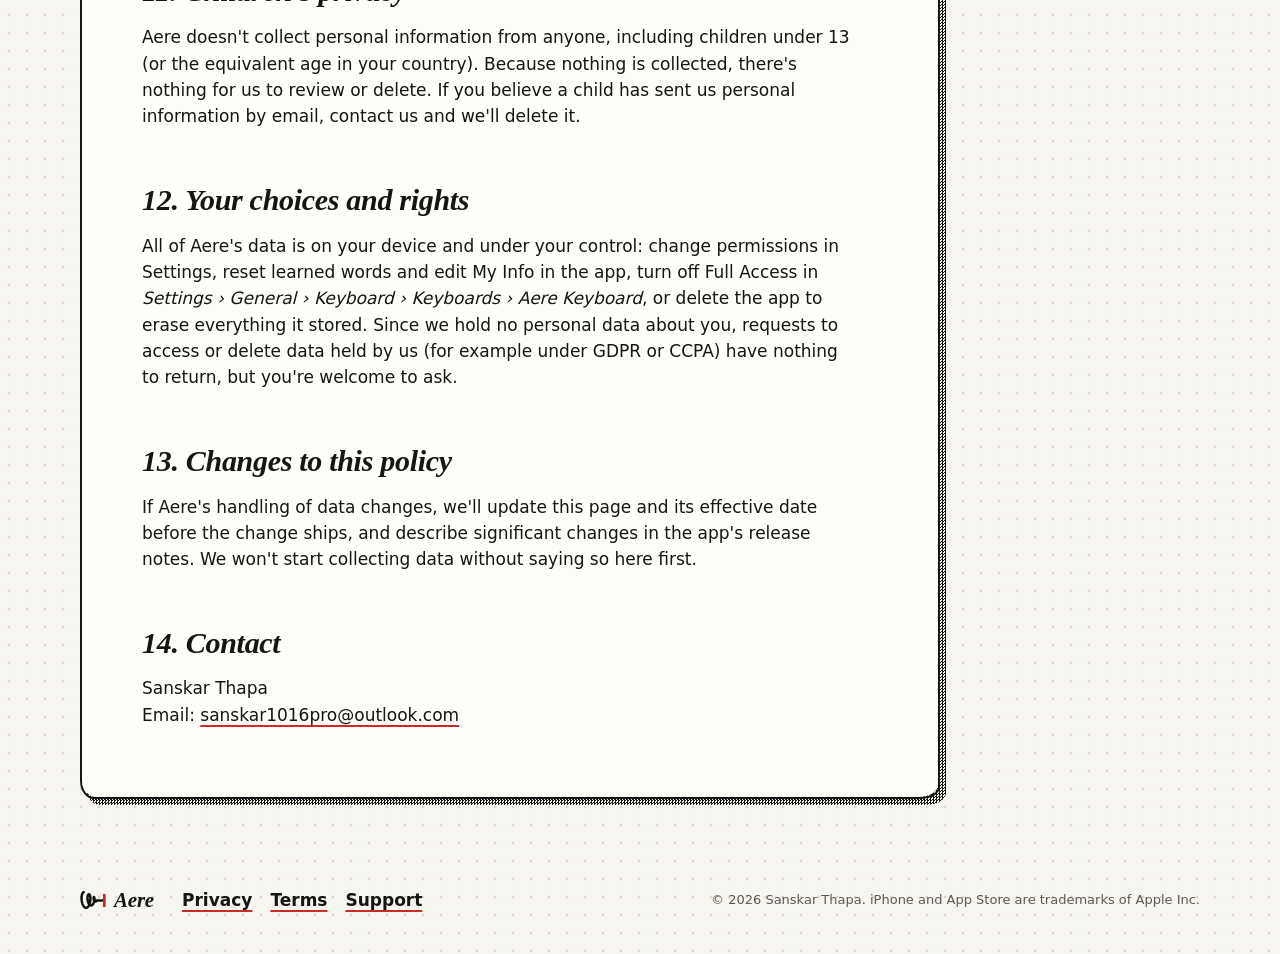
==== commit 9148e44d: "Redesign: animated Scribble site" ====
--- a/privacy.html
+++ b/privacy.html
@@ -2,25 +2,41 @@
 <html lang="en">
 <head>
   <meta charset="utf-8">
-  <meta name="viewport" content="width=device-width, initial-scale=1">
-  <title>Privacy Policy · Aere</title>
+  <meta name="viewport" content="width=device-width, initial-scale=1, viewport-fit=cover">
+  <title>Aere privacy policy</title>
   <meta name="description" content="Aere's privacy policy. Aere works entirely on your iPhone: no servers, no accounts, no analytics.">
-  <meta name="theme-color" content="#FBFBF9" media="(prefers-color-scheme: light)">
-  <meta name="theme-color" content="#111111" media="(prefers-color-scheme: dark)">
+  <meta name="theme-color" content="#F7F5EF" media="(prefers-color-scheme: light)">
+  <meta name="theme-color" content="#141413" media="(prefers-color-scheme: dark)">
   <link rel="icon" href="assets/favicon.svg" type="image/svg+xml">
   <link rel="icon" href="assets/favicon-32.png" sizes="32x32" type="image/png">
   <link rel="apple-touch-icon" href="assets/apple-touch-icon.png">
   <link rel="stylesheet" href="styles.css">
+  <script>
+    (function (d) {
+      var h = d.documentElement; h.classList.add('js');
+      try { if (sessionStorage.getItem('aere-wipe')) h.classList.add('wipe-in'); } catch (e) {}
+      setTimeout(function () { if (!window.__aere) h.classList.remove('js', 'wipe-in'); }, 2500);
+    })(document);
+  </script>
+  <script src="site.js" defer></script>
 </head>
 <body>
 <a class="skip" href="#main">Skip to content</a>
 
+<svg class="defs" width="0" height="0" aria-hidden="true" focusable="false">
+  <defs>
+    <pattern id="chk" width="3" height="3" patternUnits="userSpaceOnUse">
+      <rect class="chk" width="1.5" height="1.5"/><rect class="chk" x="1.5" y="1.5" width="1.5" height="1.5"/>
+    </pattern>
+  </defs>
+</svg>
+
 <header class="site">
   <div class="wrap">
-    <a class="brand" href="index.html"><img src="assets/mark.svg" alt="" width="34" height="34">Aere</a>
-    <nav class="primary" aria-label="Primary">
+    <a class="brand" href="index.html" aria-label="Aere home"><img src="assets/mark.svg" alt="" width="30" height="30"><span>Aere</span></a>
+    <nav aria-label="Primary">
       <ul>
-        <li><a href="index.html#features">Features</a></li>
+        <li><a href="index.html#how">How it works</a></li>
         <li><a href="privacy.html" aria-current="page">Privacy</a></li>
         <li><a href="support.html">Support</a></li>
       </ul>
@@ -30,9 +46,8 @@
 
 <main id="main" class="doc">
   <div class="wrap">
-    <div class="card">
-      <span class="label">Privacy policy</span>
-      <div class="body">
+    <div class="paper sheet scene has-art">
+      <svg class="doc-art" viewBox="0 0 360 250" data-art="privacy-mini" aria-hidden="true"></svg>
         <article>
           <h1>Privacy Policy</h1>
           <p class="meta">Effective date: November 22, 2026<br>
@@ -125,14 +140,13 @@
           <p>Sanskar Thapa<br>
           Email: <a href="mailto:sanskar1016pro@outlook.com">sanskar1016pro@outlook.com</a></p>
         </article>
-      </div>
     </div>
   </div>
 </main>
 
 <footer class="site">
   <div class="wrap">
-    <a class="brand" href="index.html"><img src="assets/mark.svg" alt="" width="26" height="26">Aere</a>
+    <a class="brand" href="index.html" aria-label="Aere home"><img src="assets/mark.svg" alt="" width="26" height="26"><span>Aere</span></a>
     <nav aria-label="Footer">
       <ul>
         <li><a href="privacy.html" aria-current="page">Privacy</a></li>
@@ -140,7 +154,7 @@
         <li><a href="support.html">Support</a></li>
       </ul>
     </nav>
-    <small>&copy; 2026 Sanskar Thapa</small>
+    <small>&copy; 2026 Sanskar Thapa. iPhone and App Store are trademarks of Apple Inc.</small>
   </div>
 </footer>
 </body>
--- a/styles.css
+++ b/styles.css
@@ -1,309 +1,499 @@
-/* Aere website: the app's "Dither" style in plain CSS.
-   Tokens mirror KeyboardDictation/DesignSystem.swift (Theme). No web fonts, no build step. */
+/* Aere website: the app's "Scribble" style. Black marker on warm paper, one red pen, checker shadows.
+   Tokens mirror KeyboardDictation/Scribble/ScribbleKit.swift. System fonts only; no build step.
+   Motion vocabulary (see DESIGN.md): ink-on (.draw), write-in (.wr), fade (.fade), type, strike, boil. */
 
 :root {
-  --paper: #FBFBF9;
-  --ink: #111111;
-  --ink-2: #555555;          /* secondary text, >= 4.5:1 on paper */
-  --accent: #C92A2A;         /* links, highlights, >= 4.5:1 on paper */
-  --warn: #A35400;
-  --band: #F6E7D3;           /* the app's STATUS header band */
-  --dot: rgb(17 17 17 / 0.10);
-  --line: 2px;               /* the app's 1.5pt line at web scale */
-  --thick: 3px;
-  --shadow: 6px;
-  --radius: 2px;
-  --measure: 68ch;
-  --mono: ui-monospace, "SF Mono", SFMono-Regular, Menlo, Monaco, Consolas, "Liberation Mono", "DejaVu Sans Mono", monospace;
-
-  /* Dither vocabulary (DitherKind): 2x2 checkerboard (dense), sparse 4x4 (light), diagonal hatch. */
-  --checker: repeating-conic-gradient(var(--ink) 0 25%, transparent 0 50%) 0 0 / 4px 4px;
-  --light: radial-gradient(circle at 1px 1px, var(--ink) 0.9px, transparent 1px) 0 0 / 4px 4px;
-  --hatch: repeating-linear-gradient(-45deg, rgb(17 17 17 / 0.35) 0 1px, transparent 1px 6px);
-  --grid: conic-gradient(at 1px 1px, transparent 75%, var(--dot) 0) 0 0 / 8px 8px;
+  --paper: #F7F5EF;
+  --card: #FFFDF8;
+  --ink: #151515;
+  --ink-2: #5B5953;
+  --faint: #BDB9AF;
+  --accent: #C92A2A;
+  --dots: #D9D5CB;
+  --on-ink: #F7F5EF;
+
+  --serif: ui-serif, "New York", "Iowan Old Style", "Palatino Linotype", Palatino, Georgia, serif;
+  --round: ui-rounded, "SF Pro Rounded", system-ui, -apple-system, "Segoe UI", Roboto, sans-serif;
+  --hand: "Noteworthy", "Bradley Hand", "Segoe Print", "Chalkboard SE", cursive;
+
+  --pen: cubic-bezier(.3, 0, .2, 1);
+  --move: cubic-bezier(.6, 0, .2, 1);
+  --checker: repeating-conic-gradient(var(--ink) 0 25%, transparent 0 50%) 0 0 / 3px 3px;
+  --rough: 18px 12px 20px 14px / 14px 20px 12px 18px;
+  --rough-sm: 12px 8px 13px 9px / 9px 13px 8px 12px;
+  --gutter: 16px;
   color-scheme: light dark;
 }
 
 @media (prefers-color-scheme: dark) {
   :root {
-    --paper: #111111;
-    --ink: #F2F2EE;
-    --ink-2: #A9A9A3;
+    --paper: #141413;
+    --card: #1D1D1B;
+    --ink: #F2F0E8;
+    --ink-2: #A8A59C;
+    --faint: #4D4B46;
     --accent: #FF6B6B;
-    --warn: #FFA94D;
-    --band: #3A2A14;
-    --dot: rgb(242 242 238 / 0.10);
-    --hatch: repeating-linear-gradient(-45deg, rgb(242 242 238 / 0.30) 0 1px, transparent 1px 6px);
+    --dots: #2E2D2A;
+    --on-ink: #141413;
   }
 }
 
 *, *::before, *::after { box-sizing: border-box; }
-
-html { -webkit-text-size-adjust: 100%; text-size-adjust: 100%; }
+html { -webkit-text-size-adjust: 100%; text-size-adjust: 100%; scroll-behavior: smooth; }
 
 body {
   margin: 0;
-  font-family: var(--mono);
-  font-size: 15px;
-  line-height: 1.6;
+  font: 17px/1.55 var(--round);
   color: var(--ink);
-  background: var(--grid), var(--paper);
   background-color: var(--paper);
+  background-image: radial-gradient(circle at 9px 9px, var(--dots) 1.1px, transparent 1.7px);
+  background-size: 18px 18px;
   -webkit-font-smoothing: antialiased;
-}
-
-@media (prefers-reduced-transparency: reduce) {
-  body { background: var(--paper); }
-}
-
-/* Every top-level block is its own stacking context so the hard shadows (z-index: -1)
-   sit above the page but under the card they belong to. */
-header.site, main, section, footer.site { isolation: isolate; }
-
-a { color: var(--accent); text-underline-offset: 3px; text-decoration-thickness: 1px; }
-a:hover { text-decoration-thickness: 2px; }
-a:focus-visible, button:focus-visible, summary:focus-visible {
-  outline: var(--thick) solid var(--accent);
-  outline-offset: 3px;
-}
-
-h1, h2, h3 { line-height: 1.2; margin: 0 0 0.5em; letter-spacing: -0.01em; }
-h1 { font-size: clamp(30px, 7vw, 52px); font-weight: 800; }
-h2 { font-size: clamp(22px, 4.5vw, 30px); font-weight: 800; }
-h3 { font-size: 17px; font-weight: 700; }
+  overflow-x: hidden;
+}
+
+::selection { background: var(--accent); color: var(--card); }
+
+a { color: var(--ink); text-decoration-color: var(--accent); text-decoration-thickness: 2px; text-underline-offset: 4px; }
+a:hover { color: var(--accent); }
+:focus-visible { outline: 3px solid var(--accent); outline-offset: 3px; border-radius: 4px; }
+
+h1, h2, h3 { font-family: var(--serif); font-style: italic; font-weight: 700; line-height: 1.08; letter-spacing: -0.01em; margin: 0 0 .5em; }
+h2 { font-size: clamp(30px, 6.4vw, 46px); }
+h3 { font-size: 22px; }
 p { margin: 0 0 1em; }
-code, kbd { font-family: inherit; font-size: 0.95em; }
-kbd {
-  display: inline-block;
-  padding: 0 0.4em;
-  border: var(--line) solid var(--ink);
-  border-radius: var(--radius);
-  box-shadow: 2px 2px 0 var(--ink);
-  line-height: 1.35;
-}
-
-.skip {
-  position: absolute; left: -999px; top: 8px;
-  background: var(--ink); color: var(--paper); padding: 8px 12px; z-index: 10;
-}
+em { font-style: italic; }
+kbd { font: inherit; font-size: .9em; padding: 0 .4em; border: 1.75px solid var(--ink); border-radius: var(--rough-sm); box-shadow: 2px 2px 0 var(--ink); }
+
+.wrap { width: min(100% - 2 * var(--gutter), 1120px); margin-inline: auto; }
+.sr-only { position: absolute !important; width: 1px; height: 1px; padding: 0; margin: -1px; overflow: hidden; clip: rect(0 0 0 0); white-space: nowrap; border: 0; }
+.skip { position: absolute; left: -999px; top: 8px; z-index: 70; background: var(--ink); color: var(--paper); padding: 8px 14px; border-radius: 8px; }
 .skip:focus { left: 8px; }
-
-.wrap { width: min(100% - 32px, 1080px); margin-inline: auto; }
-
-/* ---------- Header ---------- */
-
-header.site {
-  background: var(--paper);
-  border-bottom: var(--line) solid var(--ink);
-  position: sticky; top: 0; z-index: 5;
-}
-header.site .wrap {
-  display: flex; align-items: center; justify-content: space-between; gap: 12px;
-  min-height: 60px; flex-wrap: wrap; padding-block: 8px;
-}
-.brand {
-  display: inline-flex; align-items: center; gap: 10px;
-  color: var(--ink); text-decoration: none; font-weight: 800; font-size: 19px;
-}
-.brand img { width: 34px; height: 34px; display: block; }
-nav.primary ul { list-style: none; display: flex; flex-wrap: wrap; gap: 4px 18px; margin: 0; padding: 0; }
-nav.primary a { color: var(--ink); text-decoration: none; font-weight: 600; font-size: 14px; }
-nav.primary a:hover, nav.primary a[aria-current="page"] { text-decoration: underline; text-decoration-thickness: 2px; }
-
-/* ---------- Cards (StyledSection) ---------- */
-
-.card {
+.defs { position: absolute; width: 0; height: 0; overflow: hidden; }
+.chk { fill: var(--ink); }
+.hand { font-family: var(--hand); font-weight: 700; font-style: normal; }
+.small { font-size: 15px; color: var(--ink-2); }
+.lede { font-size: 19px; max-width: 34ch; }
+main, section, header.site, footer.site { isolation: isolate; }
+
+/* ---------- Ink primitives ---------- */
+
+.ink { fill: none; stroke: var(--ink); stroke-width: 2.2; stroke-linecap: round; stroke-linejoin: round; }
+.ink.red { stroke: var(--accent); }
+.ink.faint { stroke: var(--faint); }
+.ink.thin { stroke-width: 1.4; }
+.fill-card { fill: var(--card); }
+.fill-ink { fill: var(--ink); }
+.fill-red { fill: var(--accent); }
+.fill-chk { fill: url(#chk); }
+svg text { fill: var(--ink); font-family: var(--round); }
+svg text.hand { font-family: var(--hand); font-weight: 700; }
+svg text.red { fill: var(--accent); }
+svg text.dim { fill: var(--ink-2); }
+
+/* Drawing on: paths carry pathLength="1"; --d delay, --t duration. Hidden only when JS runs. */
+.js .draw {
+  stroke-dasharray: 1 1.02;
+  stroke-dashoffset: 1;
+  opacity: 0;
+  transition: stroke-dashoffset var(--t, .6s) var(--pen) var(--d, 0s), opacity 0s linear var(--d, 0s);
+}
+.js .on .draw, .js .draw.on { stroke-dashoffset: 0; opacity: 1; }
+
+.js .seq {
+  stroke-dasharray: 1 1.02;
+  stroke-dashoffset: 1;
+  opacity: 0;
+  transition: stroke-dashoffset var(--t, .4s) var(--pen) var(--d, 0s), opacity 0s linear var(--d, 0s);
+}
+.js .scratched .w .seq, .js .arrowed .arrow .seq { stroke-dashoffset: 0; opacity: 1; }
+
+.js .pop { opacity: 0; transition: opacity .35s ease var(--d, 0s); }
+.js .on .pop { opacity: 1; }
+
+/* Writing in: a left-to-right reveal, like the pen moving across. */
+.wr { transition: clip-path var(--t, .7s) var(--pen) var(--d, 0s); }
+.js .wr { clip-path: inset(-25% 102% -35% -4%); }
+.js .on .wr, .js .wr.on { clip-path: inset(-25% -4% -35% -4%); }
+
+.fade { transition: opacity .6s ease var(--d, 0s), transform .6s var(--pen) var(--d, 0s); }
+.js .fade { opacity: 0; transform: translateY(6px); }
+.js .on .fade, .js .fade.on { opacity: 1; transform: none; }
+
+/* Section headings: a short red marker underline that draws itself under the start of the line. */
+.h::after, .doc article > h1:first-child::after {
+  content: "";
+  display: block;
+  width: min(3.4em, 60%);
+  height: .22em;
+  margin-top: .12em;
+  background: var(--accent);
+  -webkit-mask: url("data:image/svg+xml,%3Csvg xmlns='http://www.w3.org/2000/svg' viewBox='0 0 120 12' preserveAspectRatio='none'%3E%3Cpath d='M3 8 C30 4 60 9 88 5 S112 6 117 4' fill='none' stroke='black' stroke-width='4.2' stroke-linecap='round'/%3E%3C/svg%3E") center / 100% 100% no-repeat;
+  mask: url("data:image/svg+xml,%3Csvg xmlns='http://www.w3.org/2000/svg' viewBox='0 0 120 12' preserveAspectRatio='none'%3E%3Cpath d='M3 8 C30 4 60 9 88 5 S112 6 117 4' fill='none' stroke='black' stroke-width='4.2' stroke-linecap='round'/%3E%3C/svg%3E") center / 100% 100% no-repeat;
+  transition: clip-path .55s var(--pen) calc(var(--d, 0s) + .45s);
+}
+.js .h::after, .js .paper article > h1:first-child::after { clip-path: inset(0 100% 0 0); }
+.js .on .h::after, .js .h.on::after, .js .paper.on article > h1:first-child::after { clip-path: inset(0 0 0 0); }
+
+/* ---------- Paper surfaces ---------- */
+
+.sheet {
   position: relative;
-  background: var(--paper);
-  border: var(--line) solid var(--ink);
-  border-radius: var(--radius);
-}
-.card::before {
+  isolation: isolate;
+  border: 2px solid var(--ink);
+  border-radius: var(--rough);
+}
+/* Face on ::after (over the shadow), so the sheet looks the same in or out of a stacking context. */
+.sheet::after { content: ""; position: absolute; inset: 0; z-index: -1; border-radius: inherit; background: var(--card); }
+.sheet::before {
   content: "";
   position: absolute;
-  inset: calc(-1 * var(--line));
-  transform: translate(var(--shadow), var(--shadow));
+  inset: -2px;
+  transform: translate(6px, 6px);
+  border-radius: inherit;
   background: var(--checker);
   z-index: -1;
-  pointer-events: none;
-}
-.card > .label {
-  display: block;
-  margin: 0;
-  padding: 6px 12px;
-  font-size: 11px;
-  font-weight: 800;
-  letter-spacing: 0.08em;
-  text-transform: uppercase;
-  border-bottom: var(--line) solid var(--ink);
-  background: var(--paper);
-}
-.card > .label.band { background: var(--band); }
-.card > .body { padding: 14px 16px; }
-.card > .body > :last-child { margin-bottom: 0; }
-
-.row { padding: 12px 16px; border-top: 1px solid var(--ink); display: flex; gap: 12px; align-items: flex-start; }
-.card > .label + .row { border-top: 0; }
-.row h3 { margin: 0 0 2px; font-size: 15px; }
-.row p { margin: 0; color: var(--ink-2); font-size: 13.5px; }
-
-/* Icon tile like IconTile: square, outlined, glyph inside. */
-.tile {
-  flex: none; width: 30px; height: 30px;
-  display: grid; place-items: center;
-  border: var(--line) solid var(--ink); border-radius: var(--radius);
-  font-size: 15px; line-height: 1; background: var(--paper);
-}
-.tile.on { background: var(--ink); color: var(--paper); }
-
-/* ---------- Buttons ---------- */
-
-.button {
+}
+
+.btn {
   position: relative;
   display: inline-flex; align-items: center; gap: 8px;
+  font: 600 17px/1 var(--round);
+  color: var(--on-ink);
+  --face: var(--ink);
+  isolation: isolate;
+  border: 2px solid var(--ink);
+  border-radius: 14px 10px 16px 9px / 10px 16px 9px 14px;
+  padding: 14px 20px;
+  text-decoration: none;
+  cursor: pointer;
+  transition: transform .15s var(--move);
+}
+.btn::before {
+  content: ""; position: absolute; inset: -2px; z-index: -1;
+  border-radius: inherit; background: var(--checker); transform: translate(4px, 4px);
+  transition: transform .15s var(--move);
+}
+/* Face on ::after, checker shadow on ::before: both under the label, the face over the shadow. */
+.btn::after { content: ""; position: absolute; inset: 0; z-index: -1; border-radius: inherit; background: var(--face); }
+.btn:hover { color: var(--on-ink); transform: translate(-1px, -1px); }
+.btn:hover::before { transform: translate(5px, 5px); }
+.btn:active { transform: translate(3px, 3px); }
+.btn:active::before { transform: translate(1px, 1px); }
+.btn.ghost { --face: var(--card); color: var(--ink); }
+.btn.ghost:hover { color: var(--ink); }
+
+/* ---------- Header / footer ---------- */
+
+header.site .wrap { display: flex; align-items: center; justify-content: space-between; gap: 12px; padding-block: 14px; }
+.brand { display: inline-flex; align-items: center; gap: 8px; text-decoration: none; color: var(--ink); }
+.brand img { display: block; width: 30px; height: 30px; }
+.brand span { font: italic 700 25px/1 var(--serif); letter-spacing: -.01em; }
+header.site nav ul, footer.site nav ul { list-style: none; margin: 0; padding: 0; display: flex; flex-wrap: wrap; gap: 4px 18px; }
+header.site nav a { font-weight: 600; font-size: 15px; text-decoration: none; }
+header.site nav a:hover, header.site nav a[aria-current="page"] { text-decoration: underline; text-decoration-color: var(--accent); text-decoration-thickness: 2px; }
+@media (max-width: 400px) { header.site nav ul { gap: 4px 12px; } header.site nav a { font-size: 14px; } }
+
+footer.site { margin-top: 40px; padding-block: 28px 40px; border-top: 0; }
+footer.site .wrap { display: grid; gap: 14px; }
+footer.site .brand span { font-size: 21px; }
+footer.site .brand img { width: 26px; height: 26px; }
+footer.site nav a { font-weight: 600; }
+footer.site small { color: var(--ink-2); font-size: 13px; }
+@media (min-width: 760px) {
+  footer.site .wrap { grid-template-columns: auto 1fr auto; align-items: center; gap: 28px; }
+}
+
+/* ---------- Hero ---------- */
+
+.hero { padding-block: clamp(36px, 9vw, 104px) 12px; position: relative; }
+.hero .wrap { position: relative; }
+.headline {
+  position: relative;
+  font-size: clamp(48px, 15.5vw, 120px);
+  line-height: 1.02;
+  letter-spacing: -.025em;
+  margin: 0 0 .32em;
+  max-width: 11ch;
+}
+.headline .l { display: block; }
+.headline .wd { white-space: nowrap; }
+.js .headline .ch { visibility: hidden; }
+.js .headline .ch.v, .js .headline.typed .ch { visibility: visible; }
+.caret, .headline .caret {
+  display: inline-block;
+  width: .09em; min-width: 3px;
+  height: .9em;
+  background: var(--accent);
+  vertical-align: -.08em;
+  margin-left: .04em;
+  animation: blink 1.06s steps(1, end) infinite;
+}
+.headline .caret { position: absolute; left: 0; top: 0; margin: 0; vertical-align: 0; height: .78em; will-change: transform; }
+.js .headline .caret { opacity: 0; }
+.js .headline .caret.shown { opacity: 1; }
+.headline .caret.typing, .caret.typing { animation: none; }
+html:not(.js) .headline .caret { position: static; display: inline-block; }
+@keyframes blink { 0%, 50% { opacity: 1; } 50.01%, 100% { opacity: 0; } }
+
+.sub { font-size: clamp(19px, 2.4vw, 23px); max-width: 30ch; color: var(--ink); }
+.cta { display: flex; flex-wrap: wrap; align-items: center; gap: 18px 26px; margin-top: 26px; }
+.soon-tag { margin: 0; }
+.soon-tag .hand {
+  display: inline-block; font-size: 19px; color: var(--accent);
+  padding: 6px 14px; border: 2px dashed var(--accent); border-radius: var(--rough-sm);
+  transform: rotate(-3deg);
+}
+
+.margin-note { display: none; }
+@media (min-width: 1100px) {
+  .margin-note {
+    display: block; position: absolute; left: 800px; top: 33%;
+    font-size: 22px; color: var(--ink-2); transform: rotate(-4deg); margin: 0;
+  }
+  .margin-note svg { position: absolute; width: 90px; height: 60px; left: -96px; top: 18px; overflow: visible; }
+  .js .margin-note { opacity: 0; transition: opacity .4s ease .9s; }
+  .js .on .margin-note { opacity: 1; }
+}
+
+.divider { display: block; width: min(100% - 2 * var(--gutter), 1120px); height: auto; margin: clamp(36px, 7vw, 72px) auto 0; overflow: visible; }
+
+/* ---------- Two-column sections ---------- */
+
+section.demo, section.private, section.duo, section.extras, section.get { padding-block: clamp(56px, 10vw, 120px) 0; }
+.split { display: grid; gap: 28px; align-items: center; }
+@media (min-width: 900px) {
+  .split { grid-template-columns: 5fr 7fr; gap: 56px; }
+  .split.flip > :first-child { order: 2; }
+  .split.flip { grid-template-columns: 7fr 5fr; }
+}
+.art-wrap { position: relative; }
+.art { display: block; width: 100%; height: auto; max-width: 560px; margin-inline: auto; overflow: visible; }
+
+/* ---------- Demo ---------- */
+
+.stage { margin: 0; display: grid; gap: 6px; justify-items: start; }
+.said { display: flex; gap: 12px; align-items: flex-start; width: 100%; }
+.said .mic { flex: none; width: 34px; height: auto; margin-top: 6px; overflow: visible; }
+.words { margin: 0; font-size: clamp(22px, 5.4vw, 30px); line-height: 1.45; color: var(--ink); max-width: 22ch; }
+.w { display: inline-block; position: relative; transform: translateY(var(--y, 0)) rotate(var(--r, 0deg)); transition: transform .5s var(--move), opacity .4s ease; }
+.js .stage .w { opacity: 0; transition: transform .5s var(--move), opacity .25s ease calc(var(--i, 0) * 75ms); }
+.js .stage.speaking .w { opacity: 1; }
+.stage.straight .w { transform: none; transition-delay: calc(var(--i, 0) * 18ms); }
+.stage.straight .w.f { opacity: .34; transform: none; }
+.w svg { position: absolute; left: -6%; top: 8%; width: 112%; height: 84%; overflow: visible; pointer-events: none; }
+.w svg path { stroke-width: 2.6; }
+.mic .wave { transition: opacity .3s ease; opacity: 0; }
+.stage.listening .mic .wave { animation: wave 1s ease-in-out infinite; }
+.stage.listening .mic .wave + .wave { animation-delay: .2s; }
+@keyframes wave { 0%, 100% { opacity: .2; } 50% { opacity: 1; } }
+
+.stage .arrow { width: 54px; height: auto; margin-left: 46px; overflow: visible; }
+.field {
+  width: 100%;
+  min-height: 5.3em;
+  padding: 16px 18px;
+  font-size: clamp(19px, 4.6vw, 22px);
+  line-height: 1.4;
+  white-space: pre-line;
+  margin-bottom: 16px;
+}
+.field .caret { height: 1.05em; vertical-align: -.2em; }
+
+.chips { display: flex; flex-wrap: wrap; gap: 10px 12px; padding-top: 6px; }
+.chip {
+  position: relative;
+  font: 600 16px/1 var(--round); color: var(--ink);
+  background: var(--card);
+  border: 1.75px solid var(--ink);
+  border-radius: 999px 900px 999px 950px;
   padding: 10px 16px;
-  font: inherit; font-weight: 700;
-  color: var(--paper); background: var(--ink);
-  border: var(--line) solid var(--ink); border-radius: var(--radius);
-  text-decoration: none;
-  box-shadow: 4px 4px 0 var(--ink);
-}
-.button.ghost { color: var(--ink); background: var(--paper); }
-.button:hover { transform: translate(-1px, -1px); box-shadow: 5px 5px 0 var(--ink); }
-.button:active { transform: translate(2px, 2px); box-shadow: 2px 2px 0 var(--ink); }
-
-/* ---------- Hero ---------- */
-
-.hero { padding-block: 48px 40px; }
-.hero .wrap { display: grid; gap: 32px; align-items: center; }
-.hero-mark { width: min(220px, 52vw); height: auto; display: block; }
-.hero .eyebrow {
-  display: inline-block; font-size: 12px; font-weight: 800; letter-spacing: 0.08em; text-transform: uppercase;
-  padding: 3px 8px; border: var(--line) solid var(--ink); margin-bottom: 14px;
-}
-.hero h1 .accent { color: var(--accent); }
-.pitch { font-size: clamp(16px, 2.6vw, 19px); max-width: 40ch; }
-.hero .actions { display: flex; flex-wrap: wrap; gap: 14px; margin-top: 22px; align-items: center; }
-.cursor {
-  display: inline-block; width: 0.5ch; height: 0.95em; background: var(--accent);
-  vertical-align: -0.1em; margin-left: 4px; animation: blink 1.2s steps(1) infinite;
-}
-@keyframes blink { 50% { opacity: 0; } }
-@media (prefers-reduced-motion: reduce) { .cursor { animation: none; } }
-
-@media (min-width: 760px) {
-  .hero { padding-block: 72px 56px; }
-  .hero .wrap { grid-template-columns: auto 1fr; gap: 56px; }
-  .hero-mark { width: 260px; }
-}
-
-/* ---------- Sections ---------- */
-
-section { padding-block: 36px; }
-section > .wrap > .intro { max-width: var(--measure); margin-bottom: 26px; }
-section > .wrap > .intro p { color: var(--ink-2); }
-.kicker {
-  display: block; font-size: 12px; font-weight: 800; letter-spacing: 0.08em;
-  text-transform: uppercase; color: var(--accent); margin-bottom: 6px;
-}
-.rule {
-  height: 10px; border: 0; margin: 0;
-  background: var(--hatch);
-  border-block: var(--line) solid var(--ink);
-}
-
-.grid { display: grid; gap: 26px 22px; grid-template-columns: 1fr; }
-@media (min-width: 640px) { .grid.two { grid-template-columns: 1fr 1fr; } }
-@media (min-width: 960px) { .grid.three { grid-template-columns: repeat(3, 1fr); } .grid.two.wide { grid-template-columns: 1fr 1fr; } }
-@media (min-width: 640px) and (max-width: 959px) { .grid.three { grid-template-columns: 1fr 1fr; } }
-
-.feature .body p { color: var(--ink-2); font-size: 14px; }
-.feature .body ul { margin: 0; padding-left: 1.2em; font-size: 14px; color: var(--ink-2); }
-.feature .body li { margin-bottom: 4px; }
-.feature .art { border-bottom: var(--line) solid var(--ink); padding: 16px; display: grid; place-items: center; min-height: 150px; background: var(--paper); }
-.feature .art svg { width: 100%; max-width: 300px; height: auto; display: block; }
-
-/* Device illustration colors (inline SVGs use currentColor + these classes). */
-.ink-fill { fill: var(--ink); }
-.paper-fill { fill: var(--paper); }
-.accent-fill { fill: var(--accent); }
-.ink-stroke { stroke: var(--ink); fill: none; }
-
-/* Privacy block: inverted, like a "dense" on-state. */
-.private {
-  background: var(--ink); color: var(--paper);
-  border-block: var(--thick) solid var(--ink);
-}
-.private a { color: var(--paper); }
-.private .kicker { color: var(--paper); opacity: 0.85; }
-.private .intro p { color: var(--paper) !important; opacity: 0.85; }
-.private .card { background: var(--ink); border-color: var(--paper); color: var(--paper); }
-.private .card::before { background: repeating-conic-gradient(var(--paper) 0 25%, transparent 0 50%) 0 0 / 4px 4px; }
-.private .card > .label { background: var(--ink); border-color: var(--paper); }
-.private .row { border-color: var(--paper); }
-.private .row p { color: var(--paper); opacity: 0.8; }
-.private .tile { border-color: var(--paper); background: var(--ink); }
-
-/* App Store placeholder. */
-.store {
-  display: flex; flex-wrap: wrap; align-items: center; gap: 18px;
-  padding: 18px; border: var(--line) dashed var(--ink); border-radius: var(--radius);
-  background: var(--hatch), var(--paper);
-}
-.store .badge {
-  display: inline-flex; align-items: center; gap: 10px;
-  padding: 10px 16px; min-width: 200px;
-  border: var(--line) solid var(--ink); border-radius: 8px;
-  background: var(--paper); color: var(--ink-2); font-weight: 700;
-}
-.store .badge span { display: block; font-size: 11px; font-weight: 600; letter-spacing: 0.04em; }
-.store p { margin: 0; flex: 1 1 220px; }
-
-/* ---------- Long-form pages (privacy, terms, support) ---------- */
-
-.doc { padding-block: 40px 56px; }
-.doc .card > .body { padding: 20px clamp(16px, 4vw, 36px) 28px; }
-.doc article { max-width: var(--measure); }
-.doc h1 { font-size: clamp(28px, 6vw, 40px); }
-.doc h2 {
-  font-size: 18px; margin-top: 2em; padding-top: 1em;
-  border-top: 1px dashed var(--ink);
-}
-.doc h3 { margin-top: 1.4em; font-size: 15.5px; }
-.doc ul, .doc ol { padding-left: 1.3em; }
-.doc li { margin-bottom: 0.45em; }
-.meta { color: var(--ink-2); font-size: 13.5px; }
-.placeholder { background: var(--band); padding: 0 0.25em; border-radius: var(--radius); }
-.summary { margin: 18px 0 8px; }
-.summary .row p { font-size: 13.5px; }
-.doc .row h3 { margin-top: 0; font-size: 15px; }
-.toc { font-size: 14px; }
-.toc ol { margin: 0; }
-.caps { text-transform: uppercase; font-size: 13.5px; }
-
-/* FAQ */
-details {
-  border: var(--line) solid var(--ink); border-radius: var(--radius);
-  background: var(--paper); margin-bottom: 14px;
-}
-details + details { margin-top: 0; }
-summary {
-  cursor: pointer; list-style: none; padding: 12px 16px; font-weight: 700;
-  display: flex; justify-content: space-between; gap: 12px;
-}
-summary::-webkit-details-marker { display: none; }
-summary::after { content: "+"; font-weight: 800; }
-details[open] summary { border-bottom: 1px solid var(--ink); background: var(--band); }
-details[open] summary::after { content: "\2212"; }
-details > div { padding: 12px 16px 4px; }
-details > div ol, details > div ul { padding-left: 1.3em; }
-
-/* ---------- Footer ---------- */
-
-footer.site { border-top: var(--line) solid var(--ink); padding-block: 26px 40px; margin-top: 24px; background: var(--paper); }
-footer.site .wrap { display: flex; flex-wrap: wrap; gap: 14px 28px; align-items: center; justify-content: space-between; }
-footer.site ul { list-style: none; display: flex; flex-wrap: wrap; gap: 6px 20px; margin: 0; padding: 0; }
-footer.site a { color: var(--ink); font-weight: 600; }
-footer.site small { color: var(--ink-2); font-size: 12.5px; }
-footer.site .brand { font-size: 15px; }
-footer.site .brand img { width: 26px; height: 26px; }
+  cursor: pointer;
+  transition: transform .15s var(--move), color .2s;
+}
+.chip:hover { transform: translateY(-1px); }
+.chip:active { transform: translateY(1px); }
+.chip[aria-checked="true"] { color: var(--accent); }
+.chip svg { position: absolute; left: -9px; top: -8px; width: calc(100% + 18px); height: calc(100% + 16px); overflow: visible; pointer-events: none; }
+.chip svg path { stroke-width: 2.4; stroke-dasharray: 1 1.02; stroke-dashoffset: 1; opacity: 0; transition: stroke-dashoffset .5s var(--pen), opacity 0s linear; }
+.chip[aria-checked="true"] svg path { stroke-dashoffset: 0; opacity: 1; }
+
+/* ---------- Privacy ---------- */
+
+.nos { list-style: none; margin: 0 0 22px; padding: 0; display: flex; flex-wrap: wrap; gap: 2px 22px; }
+.nos li { font: italic 600 clamp(24px, 5.6vw, 34px)/1.3 var(--serif); color: var(--ink-2); }
+.struck { position: relative; display: inline-block; }
+.struck svg { position: absolute; left: -4%; top: 34%; width: 108%; height: 40%; overflow: visible; }
+.struck path { stroke-width: 3; --d: calc(.5s + var(--k) * .22s); --t: .35s; }
+
+/* ---------- Duo ---------- */
+
+.duo-label { text-align: center; font-size: 20px; color: var(--ink-2); margin: 10px 0 0; display: grid; }
+.duo-label span { grid-area: 1 / 1; transition: opacity .3s ease; }
+.duo-label .closed { opacity: 0; }
+[data-duo].folded .duo-label .open { opacity: 0; }
+[data-duo].folded .duo-label .closed { opacity: 1; }
+.duo .device { transition: transform .9s var(--move); }
+.duo .half-r { transform-origin: 180px 0; transition: transform .9s var(--move); }
+.duo .back { opacity: 0; transition: opacity 0s linear .45s; }
+.duo .front { opacity: 1; transition: opacity 0s linear .45s; }
+[data-duo].folded .device { transform: translateX(75px); }
+[data-duo].folded .half-r { transform: scaleX(-1); }
+[data-duo].folded .back { opacity: 1; }
+[data-duo].folded .front { opacity: 0; }
+[data-duo].folded .split-kb { opacity: 0; transition: opacity 0s linear .45s; }
+
+/* ---------- Everyday vignettes ---------- */
+
+.vigs { list-style: none; margin: 16px 0 0; padding: 0; display: grid; gap: 34px 28px; grid-template-columns: 1fr; }
+.vigs li { display: grid; gap: 10px; align-content: start; }
+.vigs svg { width: 100%; max-width: 340px; height: auto; overflow: visible; }
+.vigs h3 { font-size: 21px; max-width: 16ch; }
+@media (min-width: 600px) { .vigs { grid-template-columns: 1fr 1fr; } }
+@media (min-width: 1040px) { .vigs { grid-template-columns: repeat(4, 1fr); } }
+
+/* ---------- Coming soon ---------- */
+
+section.get { padding-bottom: 20px; }
+.stamp {
+  position: relative;
+  display: inline-block;
+  padding: 26px 30px 22px;
+  margin: 8px 0 26px 6px;
+  transform: rotate(-1.5deg);
+}
+.stamp::before, .stamp::after { content: ""; position: absolute; inset: 0; z-index: -1; border-radius: 10px; }
+.stamp::before { transform: translate(7px, 7px); background: var(--checker); }
+.stamp::after { background: var(--card); }
+.stamp-edge { position: absolute; inset: -4px; width: calc(100% + 8px); height: calc(100% + 8px); overflow: visible; pointer-events: none; }
+.stamp-edge path { stroke-width: 2.4; }
+.stamp h2 { font-size: clamp(38px, 9vw, 64px); margin: 0 0 .15em; }
+.stamp p { margin: 0; font-size: 18px; }
+
+/* ---------- Document pages (privacy, terms, support) ---------- */
+
+main.doc { padding-block: 16px 20px; }
+.doc .paper {
+  padding: clamp(22px, 5vw, 52px) clamp(18px, 5vw, 60px);
+  max-width: 860px;
+  margin-top: clamp(16px, 5vw, 48px);
+}
+.doc-art { display: block; width: min(100%, 260px); height: auto; overflow: visible; margin: -6px 0 6px auto; }
+@media (min-width: 760px) { .doc-art { position: absolute; right: clamp(20px, 4vw, 48px); top: clamp(18px, 4vw, 40px); width: 220px; margin: 0; } .doc .paper.has-art article > h1:first-child { max-width: calc(100% - 240px); } }
+.doc article { max-width: 66ch; }
+.doc article > h1:first-child { font-size: clamp(42px, 10vw, 72px); margin: 0 0 .35em; }
+.doc .meta { color: var(--ink-2); font-size: 15px; }
+.doc article h2 {
+  font-size: clamp(24px, 5vw, 30px);
+  margin: 1.8em 0 .55em;
+  scroll-margin-top: 20px;
+}
+.doc article h3 { font-family: var(--round); font-style: normal; font-weight: 700; font-size: 17px; margin: 0 0 .2em; letter-spacing: 0; }
+.doc article ul, .doc article ol { padding-left: 1.3em; }
+.doc article li { margin-bottom: .55em; }
+.doc article ul li::marker { color: var(--accent); }
+.doc a { color: var(--ink); }
+.doc .caps { text-transform: uppercase; font-size: 14.5px; letter-spacing: .01em; }
+
+/* "The short version" box in the privacy policy */
+.doc .summary { margin: 26px 0 8px; padding: 20px 20px 8px; border: 2px solid var(--ink); border-radius: var(--rough); background: var(--paper); position: relative; }
+.doc .summary::before { content: ""; position: absolute; inset: -2px; transform: translate(5px, 5px); border-radius: inherit; background: var(--checker); z-index: -1; }
+.doc .summary .label { display: inline-block; font: 700 20px/1 var(--hand); color: var(--accent); margin-bottom: 12px; transform: rotate(-2deg); }
+.doc .row { display: grid; grid-template-columns: 34px 1fr; gap: 12px; align-items: start; margin-bottom: 12px; }
+.doc .tile {
+  display: grid; place-items: center; width: 34px; height: 34px;
+  border: 1.75px solid var(--ink); border-radius: 50% 46% 52% 48% / 48% 52% 46% 50%;
+  font-size: 15px; line-height: 1;
+}
+.doc .row p { margin: 0; color: var(--ink-2); font-size: 16px; }
+.doc .card { position: relative; }
+
+
+/* Terms: contents as an index card; the red caret marks where you are. */
+.doc .toc { margin: 22px 0 8px; padding: 16px 20px; border: 1.75px dashed var(--ink-2); border-radius: var(--rough-sm); }
+.doc .toc ol { margin: 0; padding-left: 1.6em; columns: 2 200px; column-gap: 28px; }
+.doc .toc li { margin: 0 0 .3em; break-inside: avoid; }
+.doc .toc a { text-decoration: none; position: relative; }
+.doc .toc a:hover { text-decoration: underline; text-decoration-color: var(--accent); }
+.doc .toc a[aria-current="true"] { color: var(--accent); }
+.doc .toc a[aria-current="true"]::after { content: ""; display: inline-block; width: 2.5px; height: 1em; background: var(--accent); margin-left: 3px; vertical-align: -.15em; animation: blink 1.06s steps(1, end) infinite; }
+
+/* Support */
+.faq { display: grid; gap: 14px; max-width: 760px; margin-top: 10px; }
+.faq details { border: 2px solid var(--ink); border-radius: var(--rough); background: var(--card); position: relative; }
+.faq details::before { content: ""; position: absolute; inset: -2px; transform: translate(5px, 5px); border-radius: inherit; background: var(--checker); z-index: -1; }
+.faq summary {
+  list-style: none; cursor: pointer; padding: 16px 52px 16px 18px; position: relative;
+  font: italic 700 20px/1.25 var(--serif);
+}
+.faq summary::-webkit-details-marker { display: none; }
+.faq summary::after, .faq summary::before {
+  content: ""; position: absolute; right: 20px; top: 50%; width: 16px; height: 2.5px; margin-top: -1px;
+  background: var(--ink); border-radius: 2px; transition: transform .3s var(--move);
+}
+.faq summary::after { transform: rotate(90deg); }
+.faq details[open] > summary::after { transform: rotate(0deg); background: var(--accent); }
+.faq details[open] > summary::before { background: var(--accent); }
+.faq details > div { padding: 0 18px 8px; }
+.faq details > div > :first-child { margin-top: 0; }
+.faq ol, .faq ul { padding-left: 1.3em; }
+.faq li { margin-bottom: .5em; }
+.faq ul li::marker, .faq ol li::marker { color: var(--accent); }
+.faq details[open] > div { animation: inkin .35s var(--pen); }
+@keyframes inkin { from { clip-path: inset(0 0 100% 0); } to { clip-path: inset(0 0 0 0); } }
+.contact { margin-top: 44px; padding: 22px 22px 8px; max-width: 760px; }
+.contact h2 { font-size: 28px; }
+.contact .meta { color: var(--ink-2); font-size: 15px; }
+
+/* ---------- Intro overlay & page "redraw" ---------- */
+
+.intro {
+  position: fixed; inset: 0; z-index: 50;
+  display: grid; place-items: center;
+  background-color: var(--paper);
+  background-image: radial-gradient(circle at 9px 9px, var(--dots) 1.1px, transparent 1.7px);
+  background-size: 18px 18px;
+  transition: opacity .45s ease;
+}
+.intro.lift { opacity: 0; pointer-events: none; }
+.intro svg { width: min(74vw, 440px); height: auto; overflow: visible; }
+.intro .u-line { fill: none; stroke: var(--ink); stroke-width: 50; stroke-linecap: round; stroke-linejoin: round; }
+.intro .u-sh { fill: none; stroke: url(#chk-big); stroke-width: 50; stroke-linecap: round; stroke-linejoin: round; }
+.intro .u-cur { fill: var(--accent); }
+.intro .u-csh { fill: url(#chk-big); }
+.intro button {
+  position: absolute; right: 16px; bottom: max(16px, env(safe-area-inset-bottom));
+  font: 600 15px/1 var(--round); color: var(--ink-2); background: none; border: 0; padding: 10px; cursor: pointer;
+  text-decoration: underline; text-decoration-color: var(--faint); text-underline-offset: 4px;
+}
+.fly { position: fixed; z-index: 55; background: var(--accent); transform-origin: 0 0; pointer-events: none; }
+
+.wipe { position: fixed; inset: 0; z-index: 60; pointer-events: none; }
+.wipe svg { width: 100%; height: 100%; display: block; }
+.wipe path { fill: none; stroke: var(--ink); stroke-width: 32; stroke-linecap: round; stroke-linejoin: round; }
+html.intro-pending body::before {
+  content: ""; position: fixed; inset: 0; z-index: 49;
+  background-color: var(--paper);
+  background-image: radial-gradient(circle at 9px 9px, var(--dots) 1.1px, transparent 1.7px);
+  background-size: 18px 18px;
+}
+html.wipe-in body::after { content: ""; position: fixed; inset: 0; z-index: 60; background: var(--ink); animation: uncover .3s ease 1s forwards; }
+@keyframes uncover { to { opacity: 0; visibility: hidden; } }
+
+/* No script: drawings that need JS to exist are hidden, everything else is already in its final state. */
+html:not(.js) [data-art], html:not(.js) .said .mic, html:not(.js) .stage .arrow { display: none; }
+html:not(.js) .field .out::before { content: "Meet at six? Maybe grab dinner after?"; }
+
+/* ---------- Reduced motion: the composed final frame, no movement ---------- */
+
+@media (prefers-reduced-motion: reduce) {
+  html { scroll-behavior: auto; }
+  *, *::before, *::after { transition-duration: 0s !important; transition-delay: 0s !important; animation: none !important; }
+  .js .draw, .js .seq { stroke-dashoffset: 0; opacity: 1; }
+  .js .pop, .js .fade, .js .stage .w { opacity: 1; transform: none; }
+  .js .wr { clip-path: none; }
+  .js .h::after, .doc article > h1:first-child::after { clip-path: none; }
+  .js .headline .ch { visibility: visible; }
+  .js .margin-note { opacity: 1; }
+  .chip svg path { transition: none; }
+}
